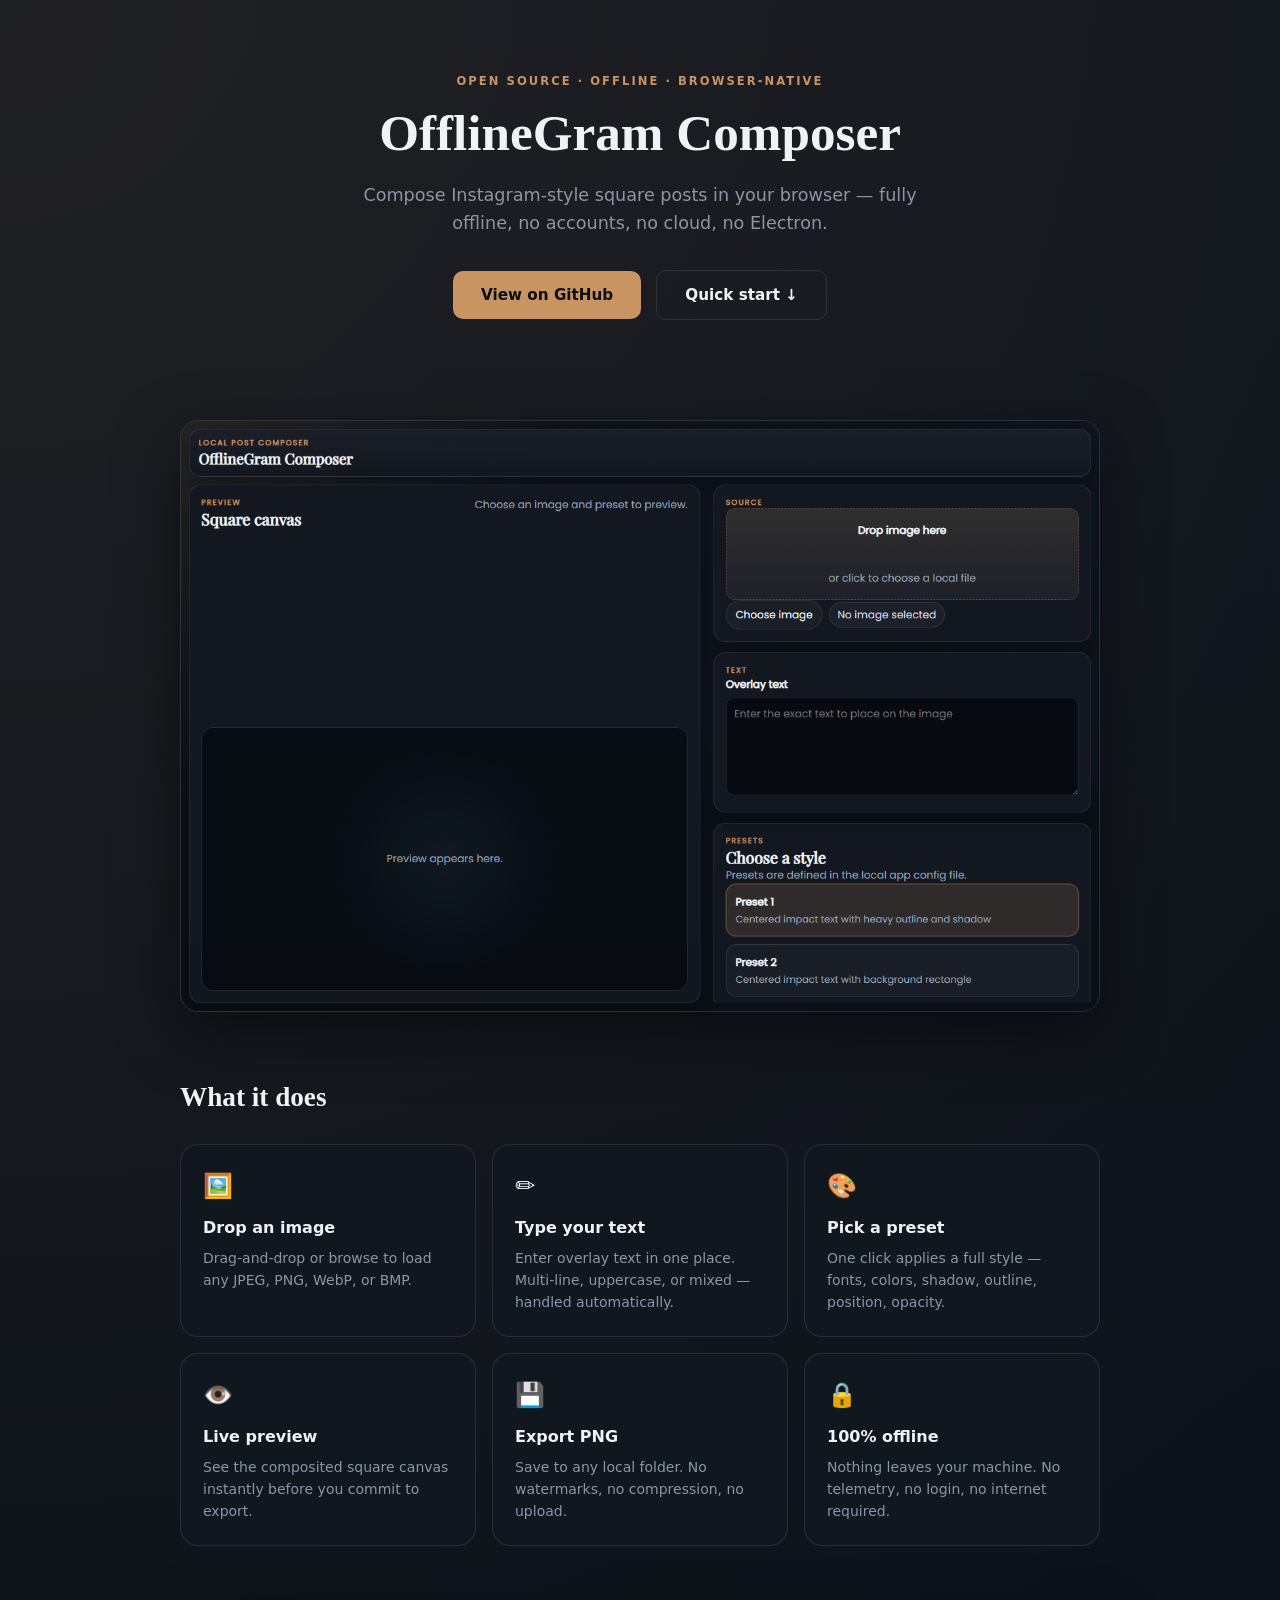
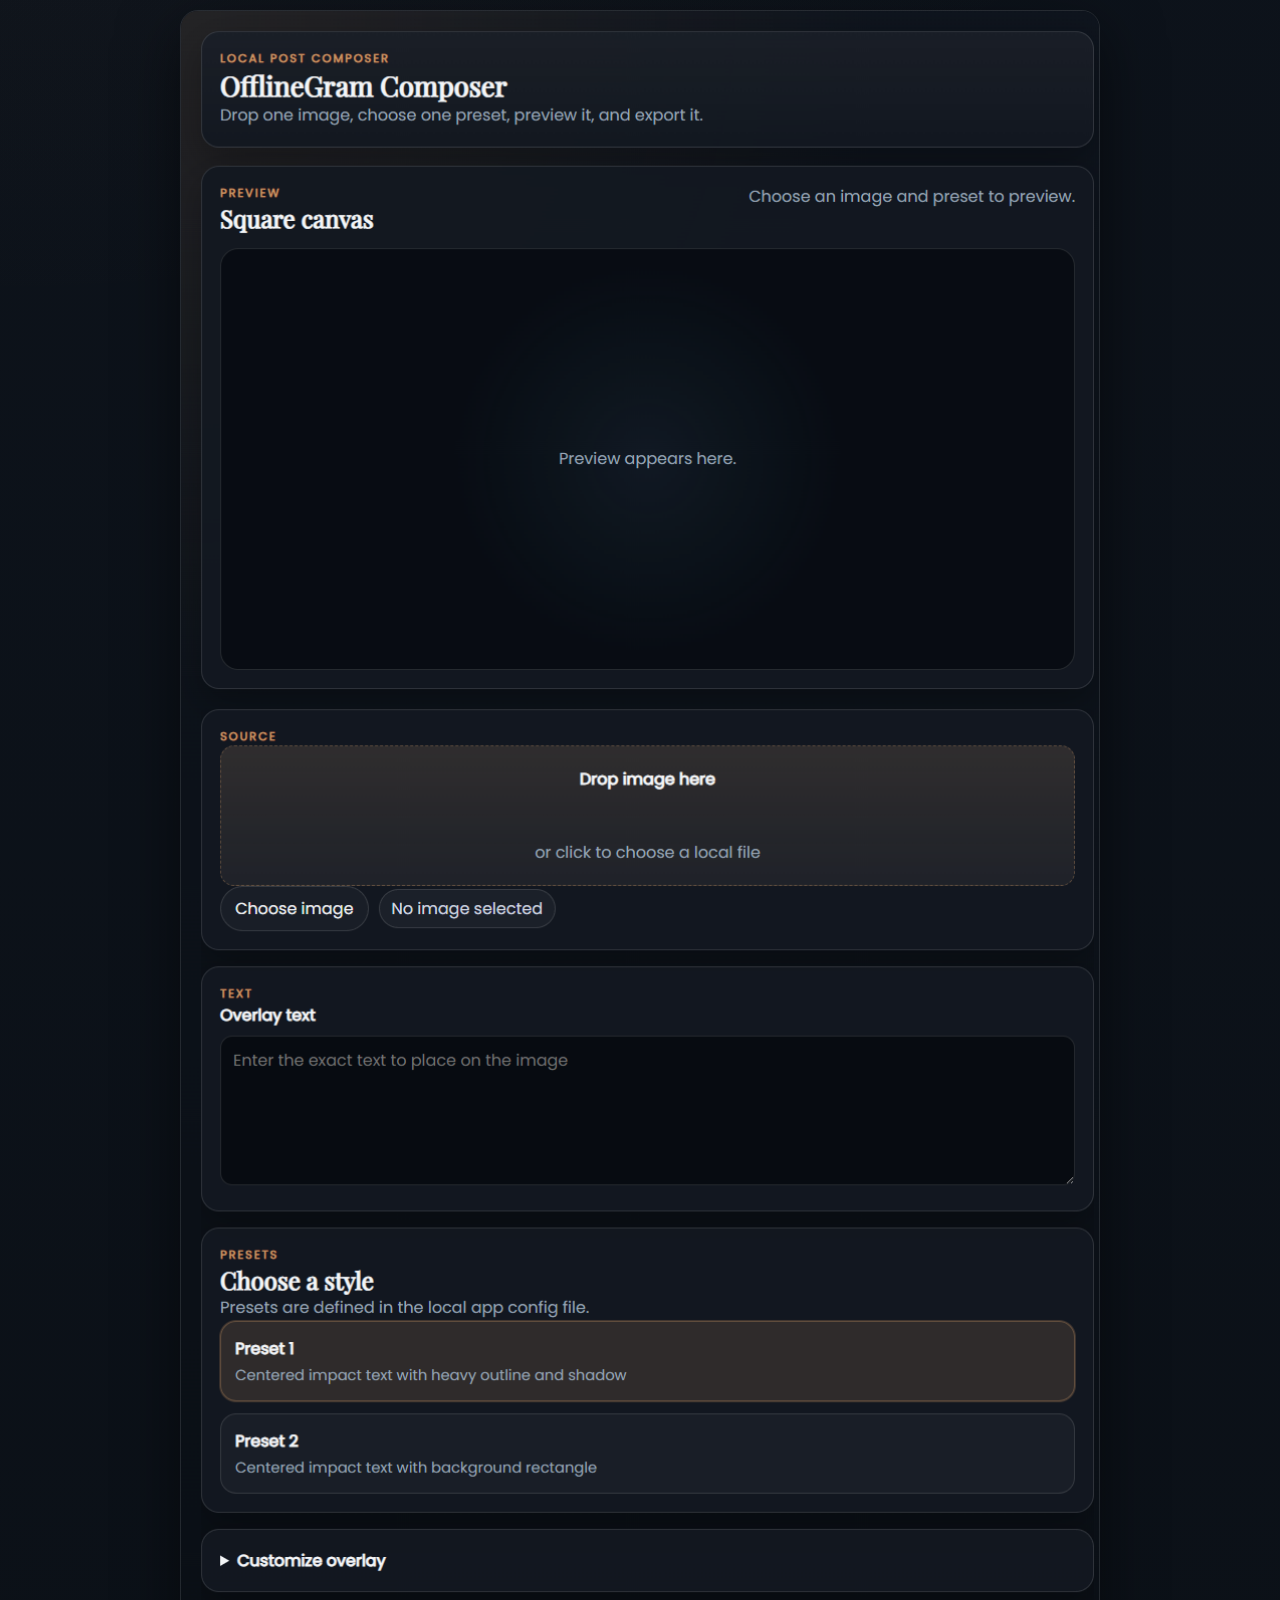
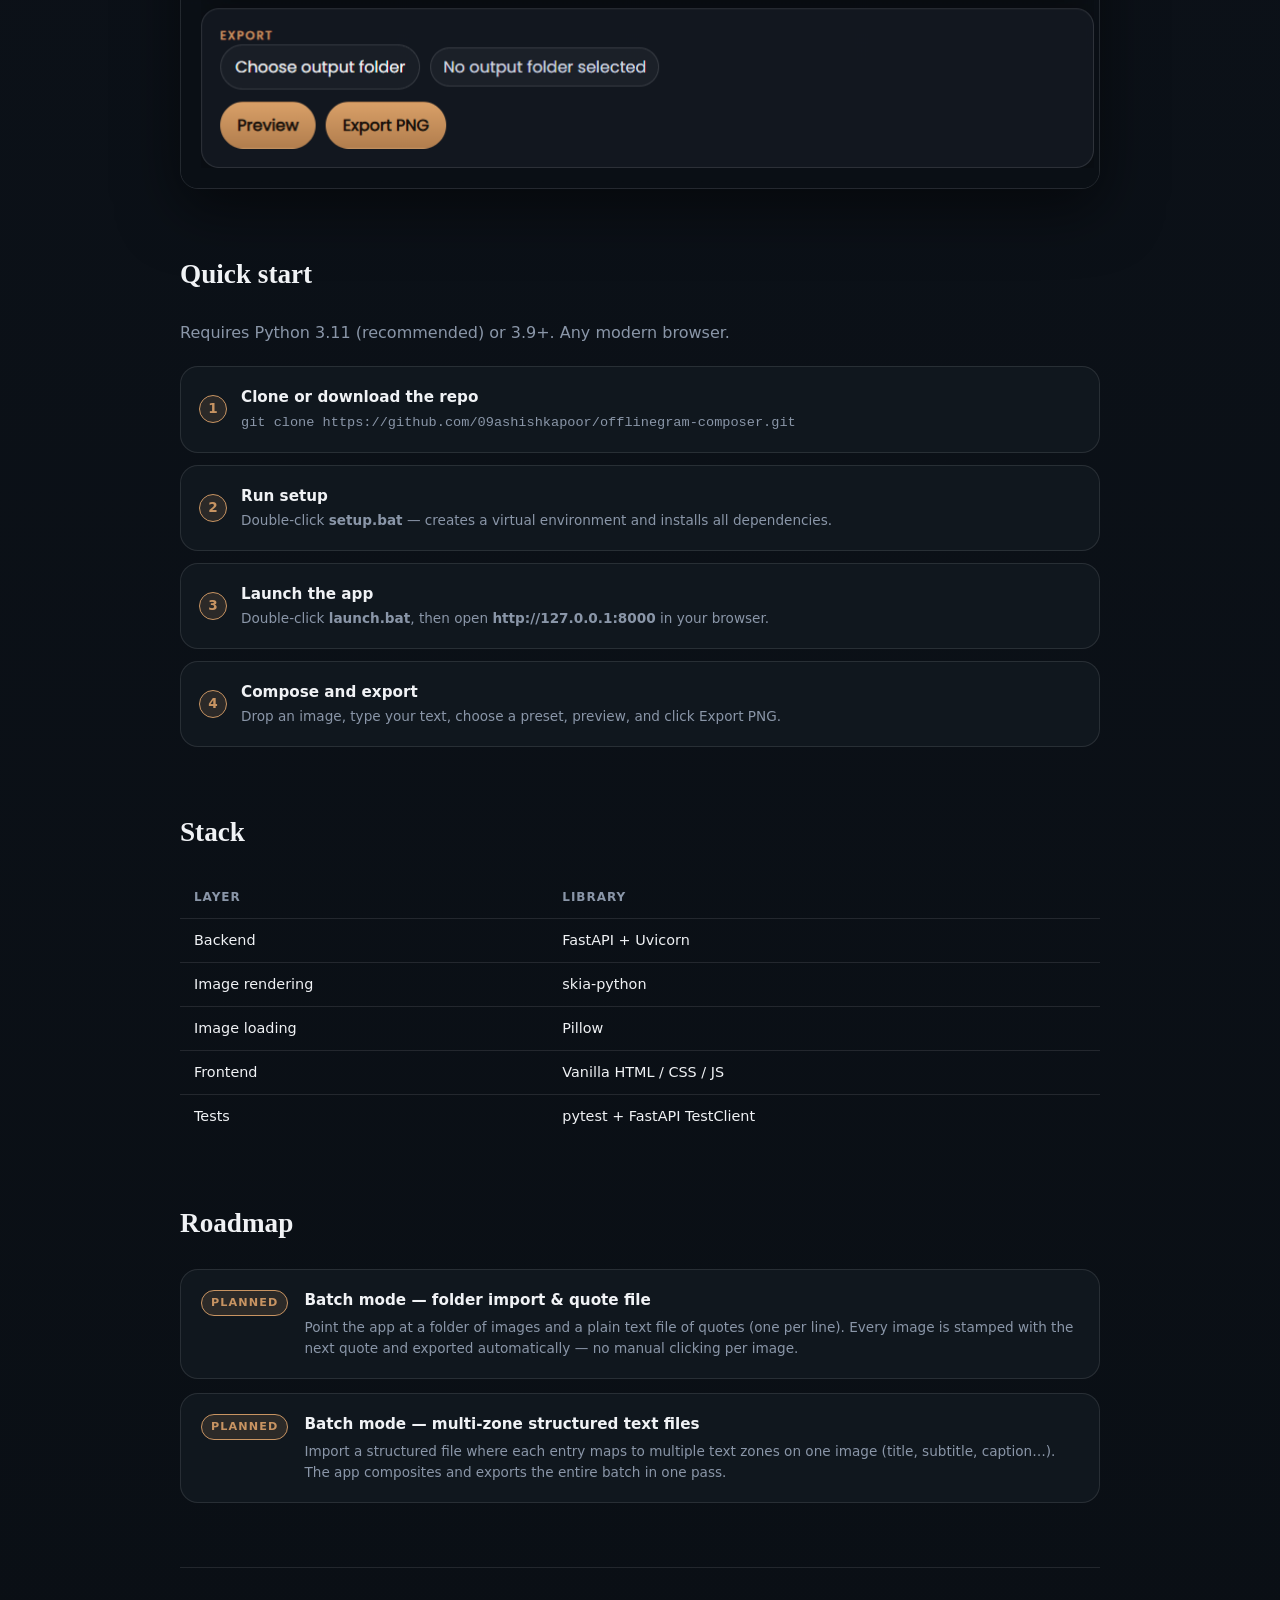
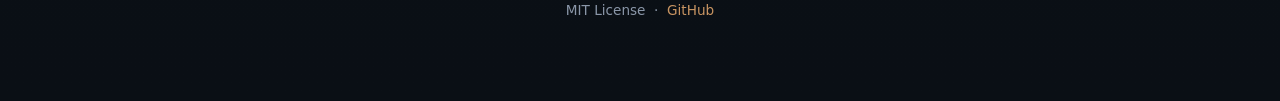
==== docs/index.html @ 48e8f7c9 "Update README and index.html with correct GitHub links and project site URL" ====
<!DOCTYPE html>
<html lang="en">
<head>
  <meta charset="UTF-8">
  <meta name="viewport" content="width=device-width, initial-scale=1.0">
  <title>OfflineGram Composer</title>
  <meta name="description" content="A locally-hosted web app for composing Instagram-style square posts. Runs in your browser, fully offline.">
  <meta property="og:title" content="OfflineGram Composer">
  <meta property="og:description" content="Compose Instagram-style square posts offline — in your browser.">
  <meta property="og:image" content="screenshots/ui-wide.png">
  <style>
    *, *::before, *::after { box-sizing: border-box; margin: 0; padding: 0; }

    :root {
      --bg:       #0b0f14;
      --card:     rgba(18, 24, 32, 0.93);
      --border:   rgba(255,255,255,0.10);
      --text:     #f0f2f5;
      --muted:    #8a96a8;
      --accent:   #c89462;
      --accent2:  rgba(200,148,98,0.15);
      --radius:   18px;
    }

    body {
      background: radial-gradient(circle at top left, rgba(200,148,98,0.10), transparent 38%),
                  linear-gradient(180deg, #0e141d 0%, #0a0f15 100%);
      color: var(--text);
      font-family: "Segoe UI", system-ui, sans-serif;
      min-height: 100vh;
      line-height: 1.6;
    }

    a { color: var(--accent); text-decoration: none; }
    a:hover { text-decoration: underline; }

    /* ── layout ── */
    .page { max-width: 960px; margin: 0 auto; padding: 0 20px 80px; }

    /* ── hero ── */
    .hero {
      padding: 72px 0 52px;
      text-align: center;
    }
    .hero .eyebrow {
      font-size: 0.72rem;
      letter-spacing: 0.18em;
      text-transform: uppercase;
      font-weight: 700;
      color: var(--accent);
      margin-bottom: 14px;
    }
    .hero h1 {
      font-family: Georgia, "Times New Roman", serif;
      font-size: clamp(2rem, 5vw, 3.2rem);
      font-weight: 700;
      line-height: 1.15;
      margin-bottom: 18px;
    }
    .hero p {
      font-size: 1.1rem;
      color: var(--muted);
      max-width: 560px;
      margin: 0 auto 32px;
    }
    .btn {
      display: inline-block;
      padding: 12px 28px;
      border-radius: 10px;
      font-weight: 600;
      font-size: 0.95rem;
      transition: opacity .15s;
    }
    .btn:hover { opacity: .82; text-decoration: none; }
    .btn-primary { background: var(--accent); color: #0b0f14; }
    .btn-ghost {
      border: 1px solid var(--border);
      color: var(--text);
      margin-left: 10px;
    }

    /* ── screenshot ── */
    .screenshot-wrap {
      border-radius: var(--radius);
      overflow: hidden;
      border: 1px solid var(--border);
      box-shadow: 0 20px 60px rgba(0,0,0,0.5);
      margin: 48px 0;
    }
    .screenshot-wrap img { display: block; width: 100%; height: auto; }

    /* ── section ── */
    section { margin: 64px 0; }
    section h2 {
      font-family: Georgia, "Times New Roman", serif;
      font-size: 1.7rem;
      margin-bottom: 24px;
    }

    /* ── features grid ── */
    .feature-grid {
      display: grid;
      grid-template-columns: repeat(auto-fit, minmax(220px, 1fr));
      gap: 16px;
    }
    .feature-card {
      background: var(--card);
      border: 1px solid var(--border);
      border-radius: var(--radius);
      padding: 22px;
    }
    .feature-card .icon { font-size: 1.5rem; margin-bottom: 10px; }
    .feature-card h3 { font-size: 1rem; margin-bottom: 6px; }
    .feature-card p { font-size: 0.875rem; color: var(--muted); }

    /* ── steps ── */
    .steps { counter-reset: step; display: grid; gap: 12px; }
    .step {
      background: var(--card);
      border: 1px solid var(--border);
      border-radius: var(--radius);
      padding: 18px 20px 18px 60px;
      position: relative;
      counter-increment: step;
    }
    .step::before {
      content: counter(step);
      position: absolute;
      left: 18px;
      top: 50%;
      transform: translateY(-50%);
      width: 28px; height: 28px;
      border-radius: 50%;
      background: var(--accent2);
      border: 1px solid var(--accent);
      color: var(--accent);
      font-weight: 700;
      font-size: 0.85rem;
      display: flex; align-items: center; justify-content: center;
    }
    .step h3 { font-size: 0.95rem; margin-bottom: 2px; }
    .step p  { font-size: 0.85rem; color: var(--muted); }

    /* ── stack table ── */
    table { width: 100%; border-collapse: collapse; }
    th, td {
      padding: 10px 14px;
      text-align: left;
      border-bottom: 1px solid var(--border);
      font-size: 0.9rem;
    }
    th { color: var(--muted); font-weight: 600; font-size: 0.75rem; text-transform: uppercase; letter-spacing: .08em; }
    tr:last-child td { border-bottom: none; }

    /* ── roadmap ── */
    .roadmap-list { display: grid; gap: 14px; }
    .roadmap-item {
      background: var(--card);
      border: 1px solid var(--border);
      border-radius: var(--radius);
      padding: 18px 20px;
      display: flex;
      gap: 16px;
      align-items: flex-start;
    }
    .roadmap-badge {
      flex-shrink: 0;
      background: var(--accent2);
      border: 1px solid var(--accent);
      color: var(--accent);
      font-size: 0.7rem;
      font-weight: 700;
      text-transform: uppercase;
      letter-spacing: .1em;
      padding: 3px 9px;
      border-radius: 20px;
      margin-top: 2px;
    }
    .roadmap-item h3 { font-size: 0.95rem; margin-bottom: 4px; }
    .roadmap-item p  { font-size: 0.85rem; color: var(--muted); }

    /* ── footer ── */
    footer {
      border-top: 1px solid var(--border);
      padding-top: 32px;
      text-align: center;
      font-size: 0.85rem;
      color: var(--muted);
    }
  </style>
</head>
<body>
  <div class="page">

    <!-- Hero -->
    <header class="hero">
      <p class="eyebrow">Open Source · Offline · Browser-native</p>
      <h1>OfflineGram Composer</h1>
      <p>Compose Instagram-style square posts in your browser — fully offline, no accounts, no cloud, no Electron.</p>
      <a class="btn btn-primary" href="https://github.com/09ashishkapoor/offlinegram-composer">View on GitHub</a>
      <a class="btn btn-ghost" href="https://github.com/09ashishkapoor/offlinegram-composer#quick-start">Quick start ↓</a>
    </header>

    <!-- Hero screenshot -->
    <div class="screenshot-wrap">
      <img src="screenshots/ui-wide.png" alt="OfflineGram Composer interface — wide layout">
    </div>

    <!-- Features -->
    <section>
      <h2>What it does</h2>
      <div class="feature-grid">
        <div class="feature-card">
          <div class="icon">🖼️</div>
          <h3>Drop an image</h3>
          <p>Drag-and-drop or browse to load any JPEG, PNG, WebP, or BMP.</p>
        </div>
        <div class="feature-card">
          <div class="icon">✏️</div>
          <h3>Type your text</h3>
          <p>Enter overlay text in one place. Multi-line, uppercase, or mixed — handled automatically.</p>
        </div>
        <div class="feature-card">
          <div class="icon">🎨</div>
          <h3>Pick a preset</h3>
          <p>One click applies a full style — fonts, colors, shadow, outline, position, opacity.</p>
        </div>
        <div class="feature-card">
          <div class="icon">👁️</div>
          <h3>Live preview</h3>
          <p>See the composited square canvas instantly before you commit to export.</p>
        </div>
        <div class="feature-card">
          <div class="icon">💾</div>
          <h3>Export PNG</h3>
          <p>Save to any local folder. No watermarks, no compression, no upload.</p>
        </div>
        <div class="feature-card">
          <div class="icon">🔒</div>
          <h3>100% offline</h3>
          <p>Nothing leaves your machine. No telemetry, no login, no internet required.</p>
        </div>
      </div>
    </section>

    <!-- Screenshot 2 -->
    <div class="screenshot-wrap">
      <img src="screenshots/ui-main.png" alt="OfflineGram Composer — full interface view">
    </div>

    <!-- Quick start -->
    <section id="quick-start">
      <h2>Quick start</h2>
      <p style="color:var(--muted);margin-bottom:20px;">Requires Python 3.11 (recommended) or 3.9+. Any modern browser.</p>
      <div class="steps">
        <div class="step">
          <h3>Clone or download the repo</h3>
          <p><code>git clone https://github.com/09ashishkapoor/offlinegram-composer.git</code></p>
        </div>
        <div class="step">
          <h3>Run setup</h3>
          <p>Double-click <strong>setup.bat</strong> — creates a virtual environment and installs all dependencies.</p>
        </div>
        <div class="step">
          <h3>Launch the app</h3>
          <p>Double-click <strong>launch.bat</strong>, then open <strong>http://127.0.0.1:8000</strong> in your browser.</p>
        </div>
        <div class="step">
          <h3>Compose and export</h3>
          <p>Drop an image, type your text, choose a preset, preview, and click Export PNG.</p>
        </div>
      </div>
    </section>

    <!-- Stack -->
    <section>
      <h2>Stack</h2>
      <table>
        <thead><tr><th>Layer</th><th>Library</th></tr></thead>
        <tbody>
          <tr><td>Backend</td><td>FastAPI + Uvicorn</td></tr>
          <tr><td>Image rendering</td><td>skia-python</td></tr>
          <tr><td>Image loading</td><td>Pillow</td></tr>
          <tr><td>Frontend</td><td>Vanilla HTML / CSS / JS</td></tr>
          <tr><td>Tests</td><td>pytest + FastAPI TestClient</td></tr>
        </tbody>
      </table>
    </section>

    <!-- Roadmap -->
    <section>
      <h2>Roadmap</h2>
      <div class="roadmap-list">
        <div class="roadmap-item">
          <span class="roadmap-badge">Planned</span>
          <div>
            <h3>Batch mode — folder import &amp; quote file</h3>
            <p>Point the app at a folder of images and a plain text file of quotes (one per line). Every image is stamped with the next quote and exported automatically — no manual clicking per image.</p>
          </div>
        </div>
        <div class="roadmap-item">
          <span class="roadmap-badge">Planned</span>
          <div>
            <h3>Batch mode — multi-zone structured text files</h3>
            <p>Import a structured file where each entry maps to multiple text zones on one image (title, subtitle, caption…). The app composites and exports the entire batch in one pass.</p>
          </div>
        </div>
      </div>
    </section>

    <!-- Footer -->
    <footer>
      <p>MIT License &nbsp;·&nbsp; <a href="https://github.com/09ashishkapoor/offlinegram-composer">GitHub</a></p>
    </footer>

  </div>
</body>
</html>
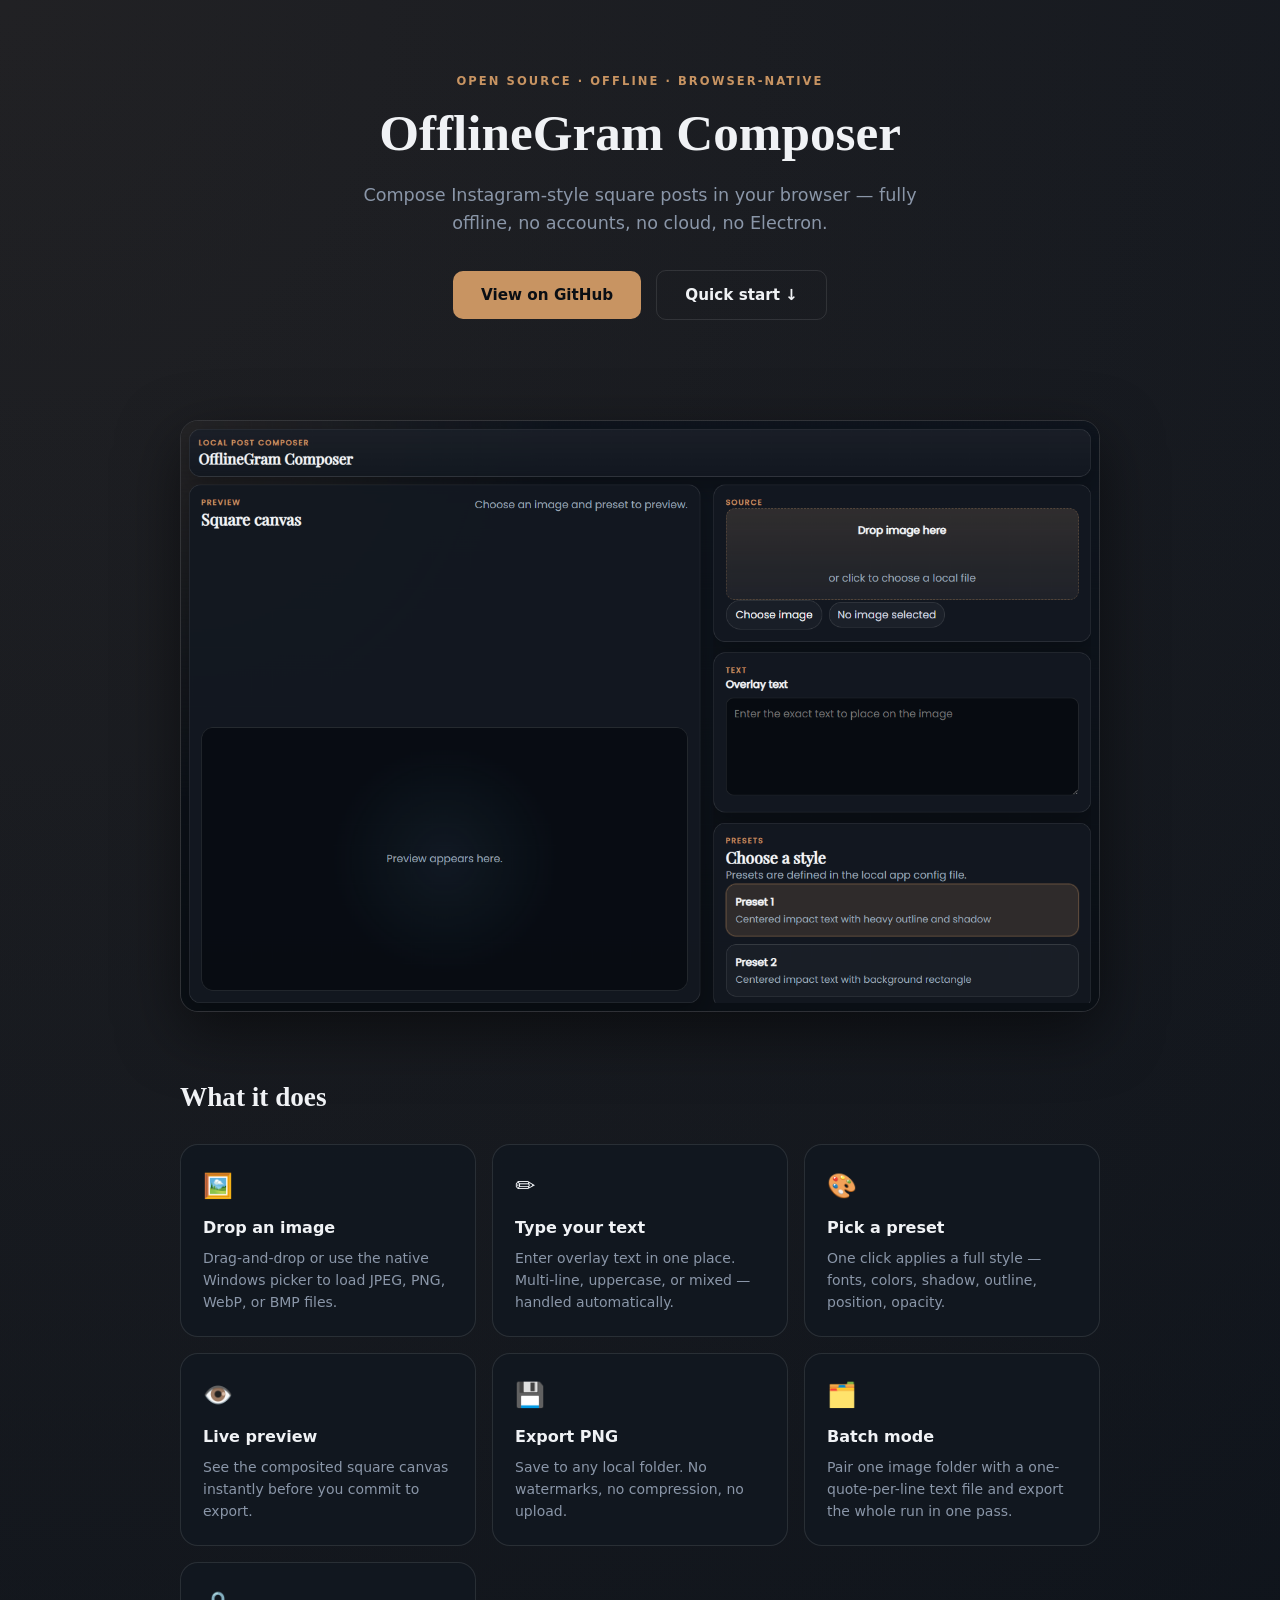
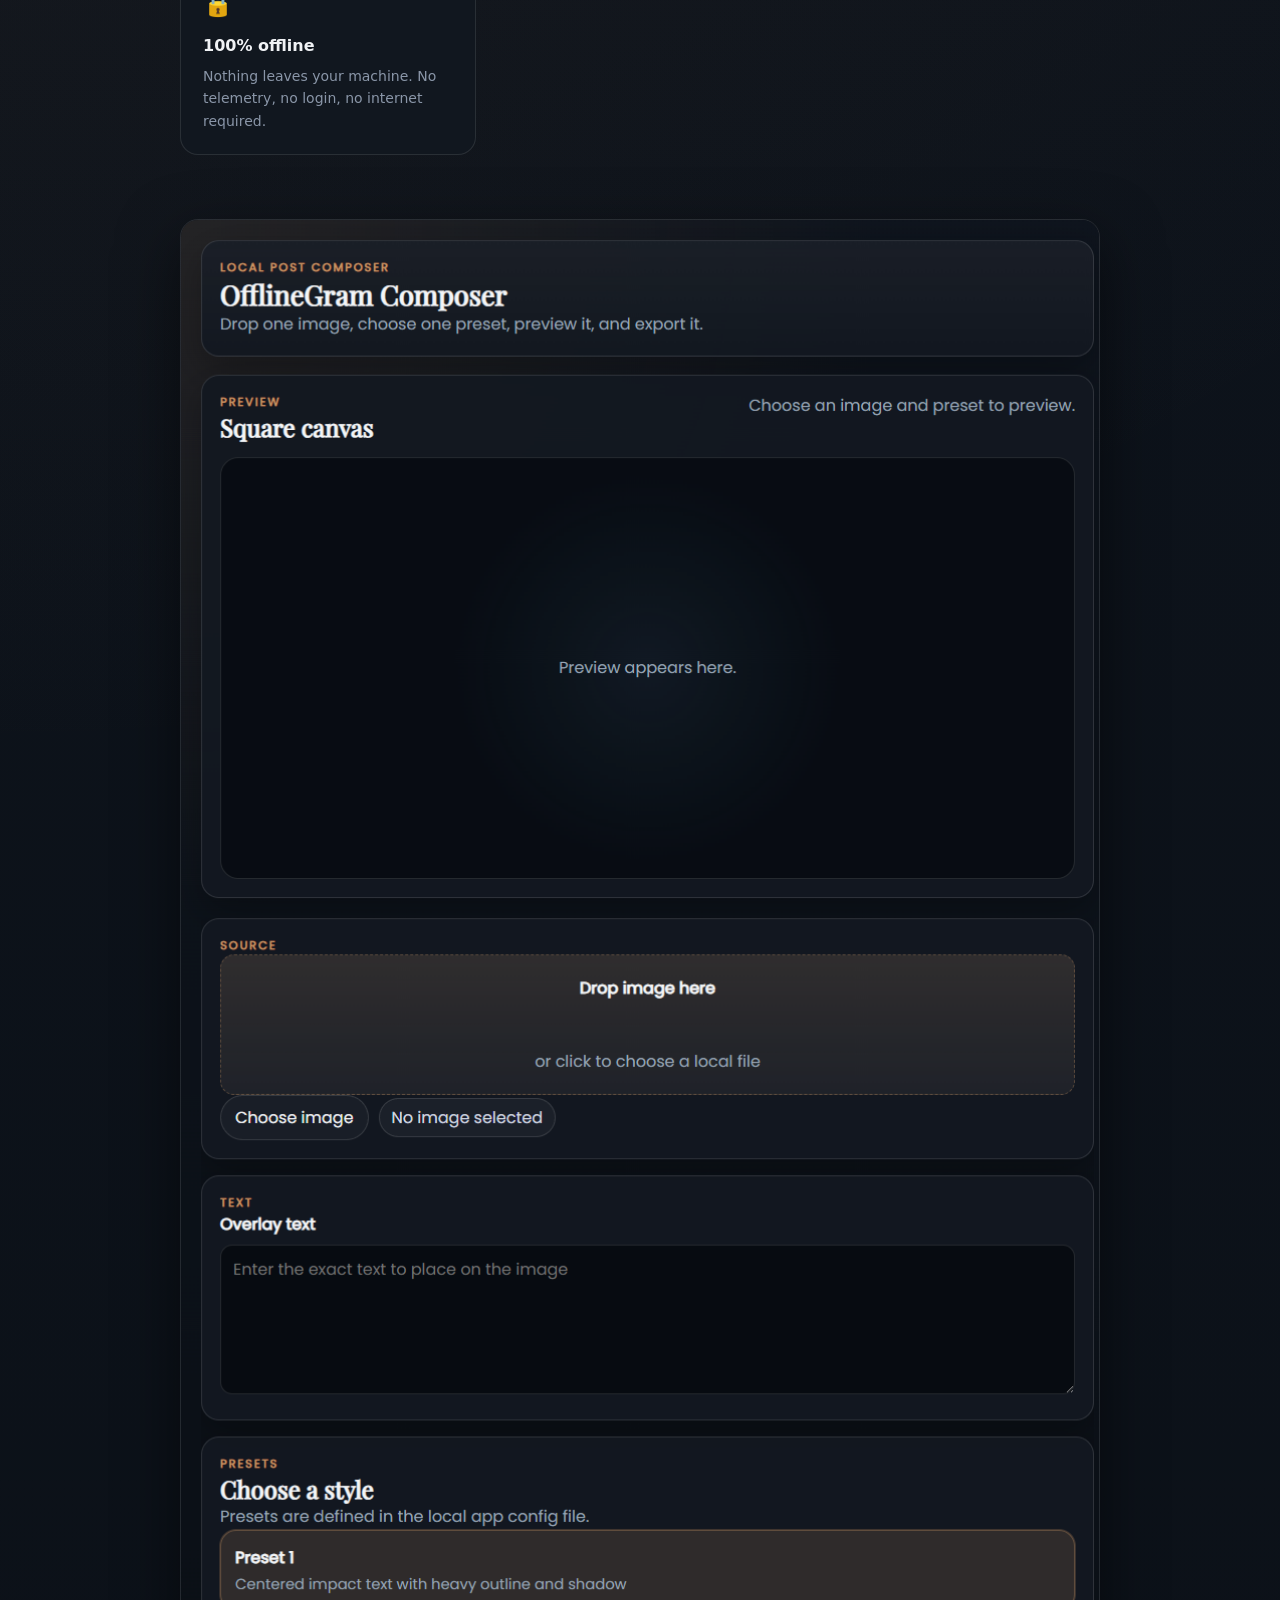
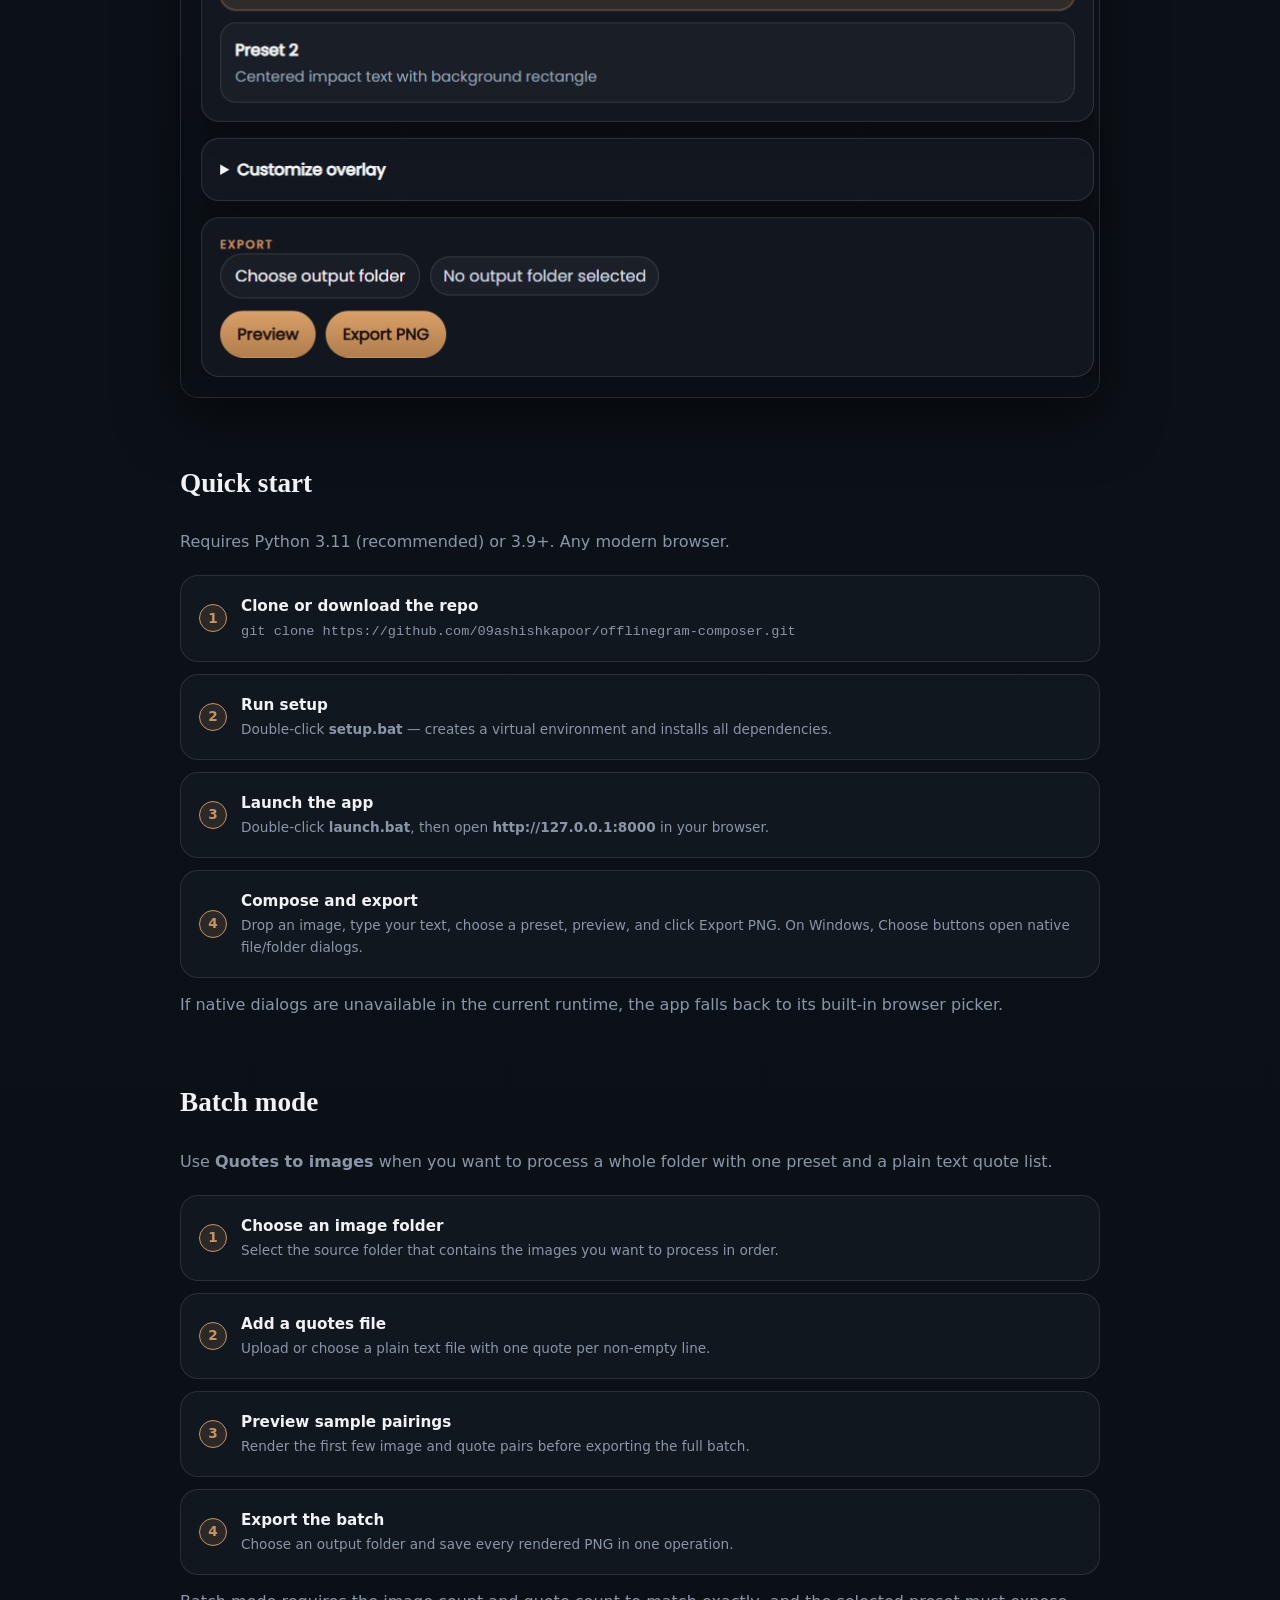
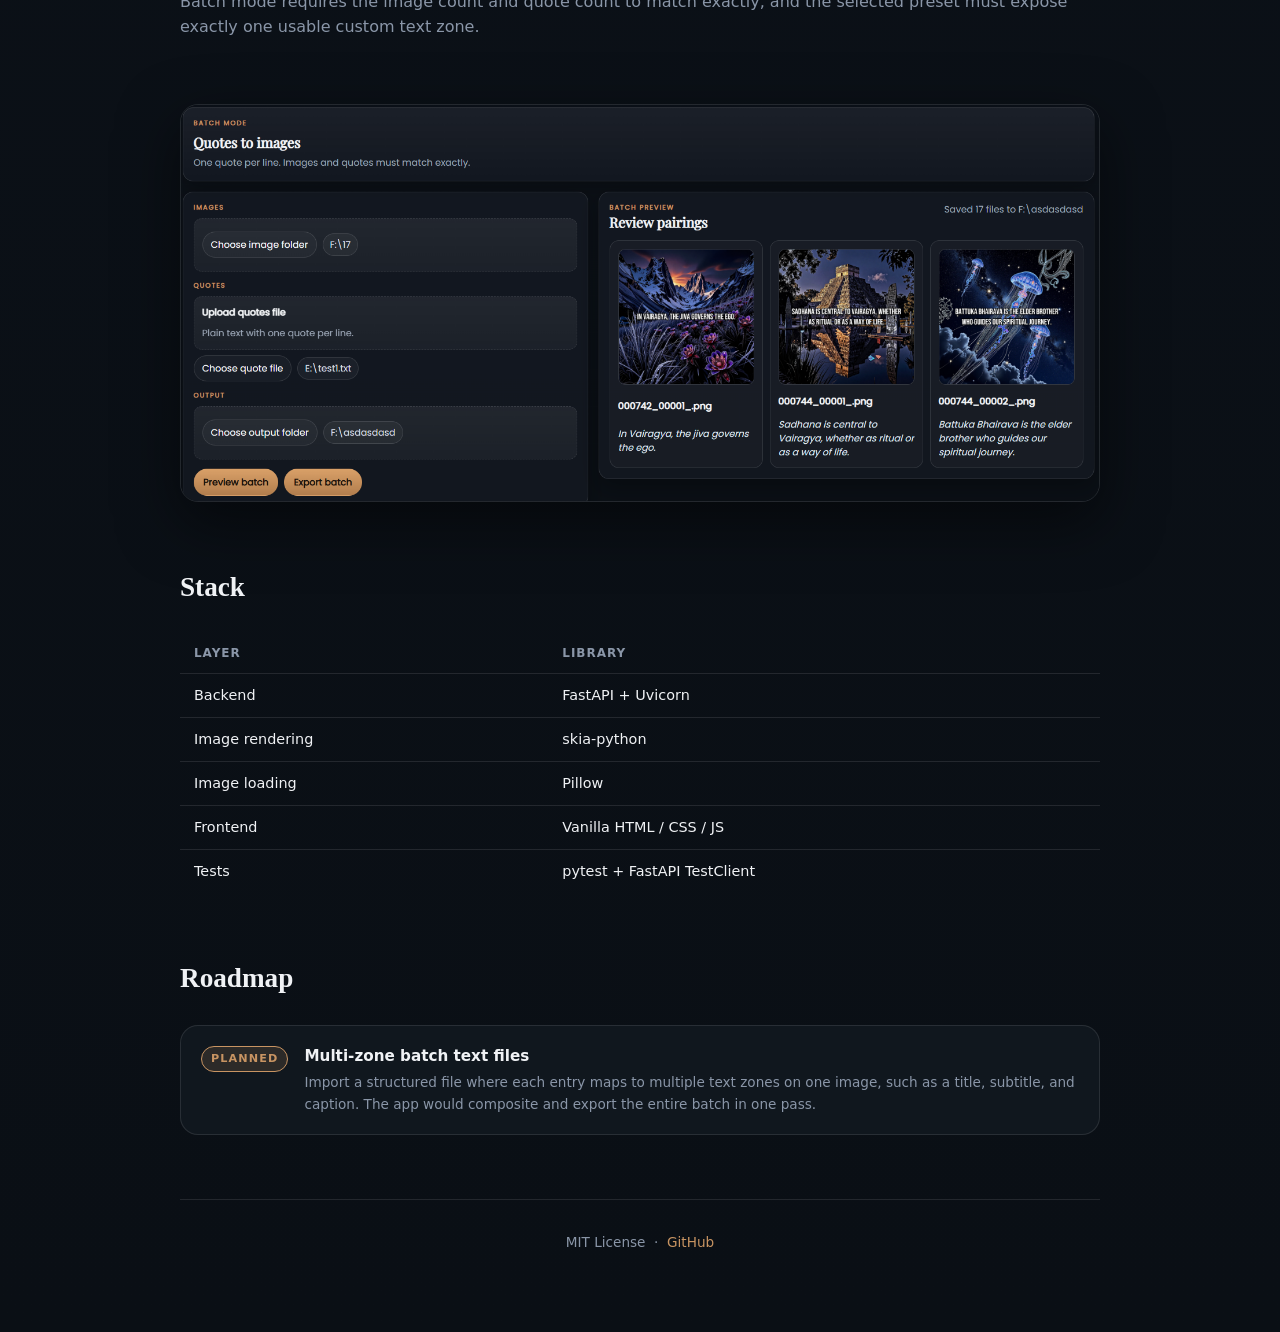
==== commit dc487650: "Refactor code structure for improved readability and maintainability" ====
--- a/docs/index.html
+++ b/docs/index.html
@@ -213,7 +213,7 @@
         <div class="feature-card">
           <div class="icon">🖼️</div>
           <h3>Drop an image</h3>
-          <p>Drag-and-drop or browse to load any JPEG, PNG, WebP, or BMP.</p>
+          <p>Drag-and-drop or use the native Windows picker to load JPEG, PNG, WebP, or BMP files.</p>
         </div>
         <div class="feature-card">
           <div class="icon">✏️</div>
@@ -234,6 +234,11 @@
           <div class="icon">💾</div>
           <h3>Export PNG</h3>
           <p>Save to any local folder. No watermarks, no compression, no upload.</p>
+        </div>
+        <div class="feature-card">
+          <div class="icon">🗂️</div>
+          <h3>Batch mode</h3>
+          <p>Pair one image folder with a one-quote-per-line text file and export the whole run in one pass.</p>
         </div>
         <div class="feature-card">
           <div class="icon">🔒</div>
@@ -267,10 +272,41 @@
         </div>
         <div class="step">
           <h3>Compose and export</h3>
-          <p>Drop an image, type your text, choose a preset, preview, and click Export PNG.</p>
+          <p>Drop an image, type your text, choose a preset, preview, and click Export PNG. On Windows, Choose buttons open native file/folder dialogs.</p>
         </div>
       </div>
-    </section>
+      <p style="color:var(--muted);margin-top:14px;">If native dialogs are unavailable in the current runtime, the app falls back to its built-in browser picker.</p>
+    </section>
+
+    <!-- Batch mode -->
+    <section>
+      <h2>Batch mode</h2>
+      <p style="color:var(--muted);margin-bottom:20px;">Use <strong>Quotes to images</strong> when you want to process a whole folder with one preset and a plain text quote list.</p>
+      <div class="steps">
+        <div class="step">
+          <h3>Choose an image folder</h3>
+          <p>Select the source folder that contains the images you want to process in order.</p>
+        </div>
+        <div class="step">
+          <h3>Add a quotes file</h3>
+          <p>Upload or choose a plain text file with one quote per non-empty line.</p>
+        </div>
+        <div class="step">
+          <h3>Preview sample pairings</h3>
+          <p>Render the first few image and quote pairs before exporting the full batch.</p>
+        </div>
+        <div class="step">
+          <h3>Export the batch</h3>
+          <p>Choose an output folder and save every rendered PNG in one operation.</p>
+        </div>
+      </div>
+      <p style="color:var(--muted);margin-top:14px;">Batch mode requires the image count and quote count to match exactly, and the selected preset must expose exactly one usable custom text zone.</p>
+    </section>
+
+    <!-- Batch screenshot -->
+    <div class="screenshot-wrap">
+      <img src="screenshots/ui-batch.png" alt="OfflineGram Composer batch mode for quotes to images">
+    </div>
 
     <!-- Stack -->
     <section>
@@ -294,15 +330,8 @@
         <div class="roadmap-item">
           <span class="roadmap-badge">Planned</span>
           <div>
-            <h3>Batch mode — folder import &amp; quote file</h3>
-            <p>Point the app at a folder of images and a plain text file of quotes (one per line). Every image is stamped with the next quote and exported automatically — no manual clicking per image.</p>
-          </div>
-        </div>
-        <div class="roadmap-item">
-          <span class="roadmap-badge">Planned</span>
-          <div>
-            <h3>Batch mode — multi-zone structured text files</h3>
-            <p>Import a structured file where each entry maps to multiple text zones on one image (title, subtitle, caption…). The app composites and exports the entire batch in one pass.</p>
+            <h3>Multi-zone batch text files</h3>
+            <p>Import a structured file where each entry maps to multiple text zones on one image, such as a title, subtitle, and caption. The app would composite and export the entire batch in one pass.</p>
           </div>
         </div>
       </div>
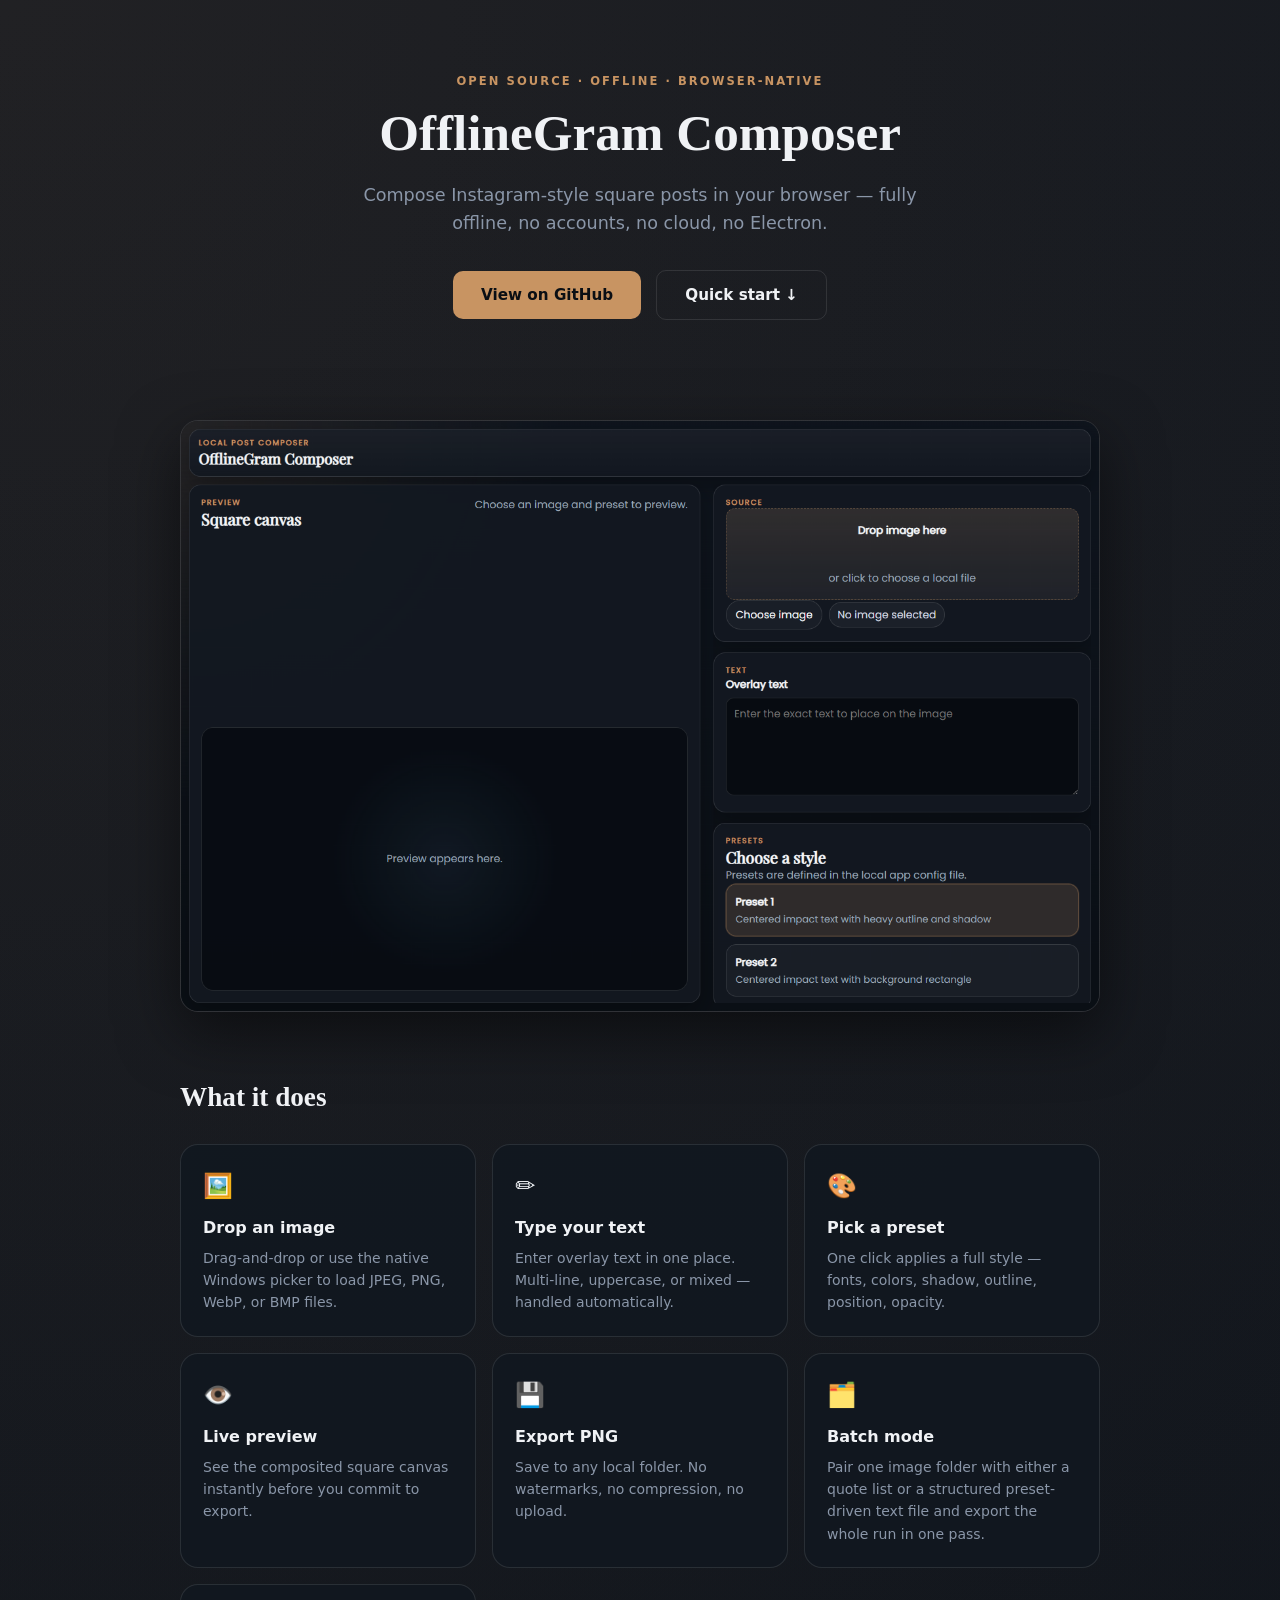
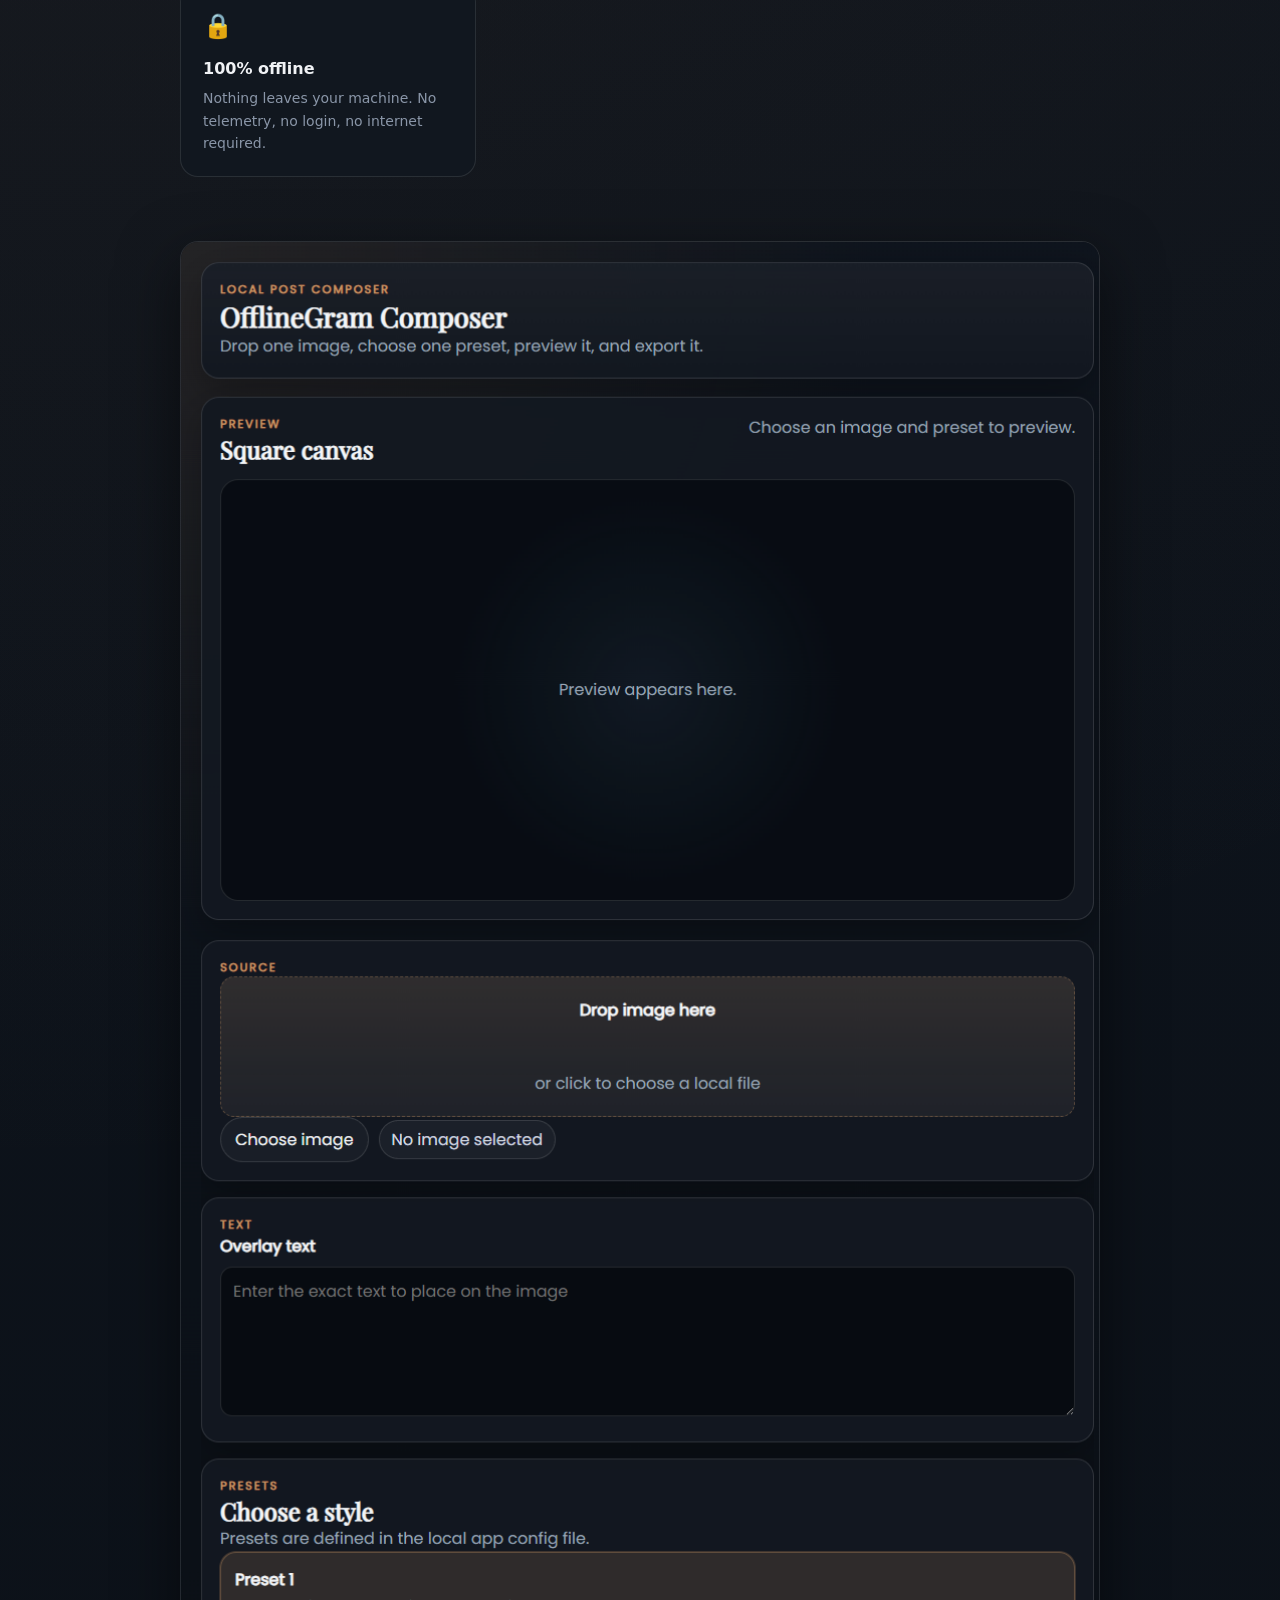
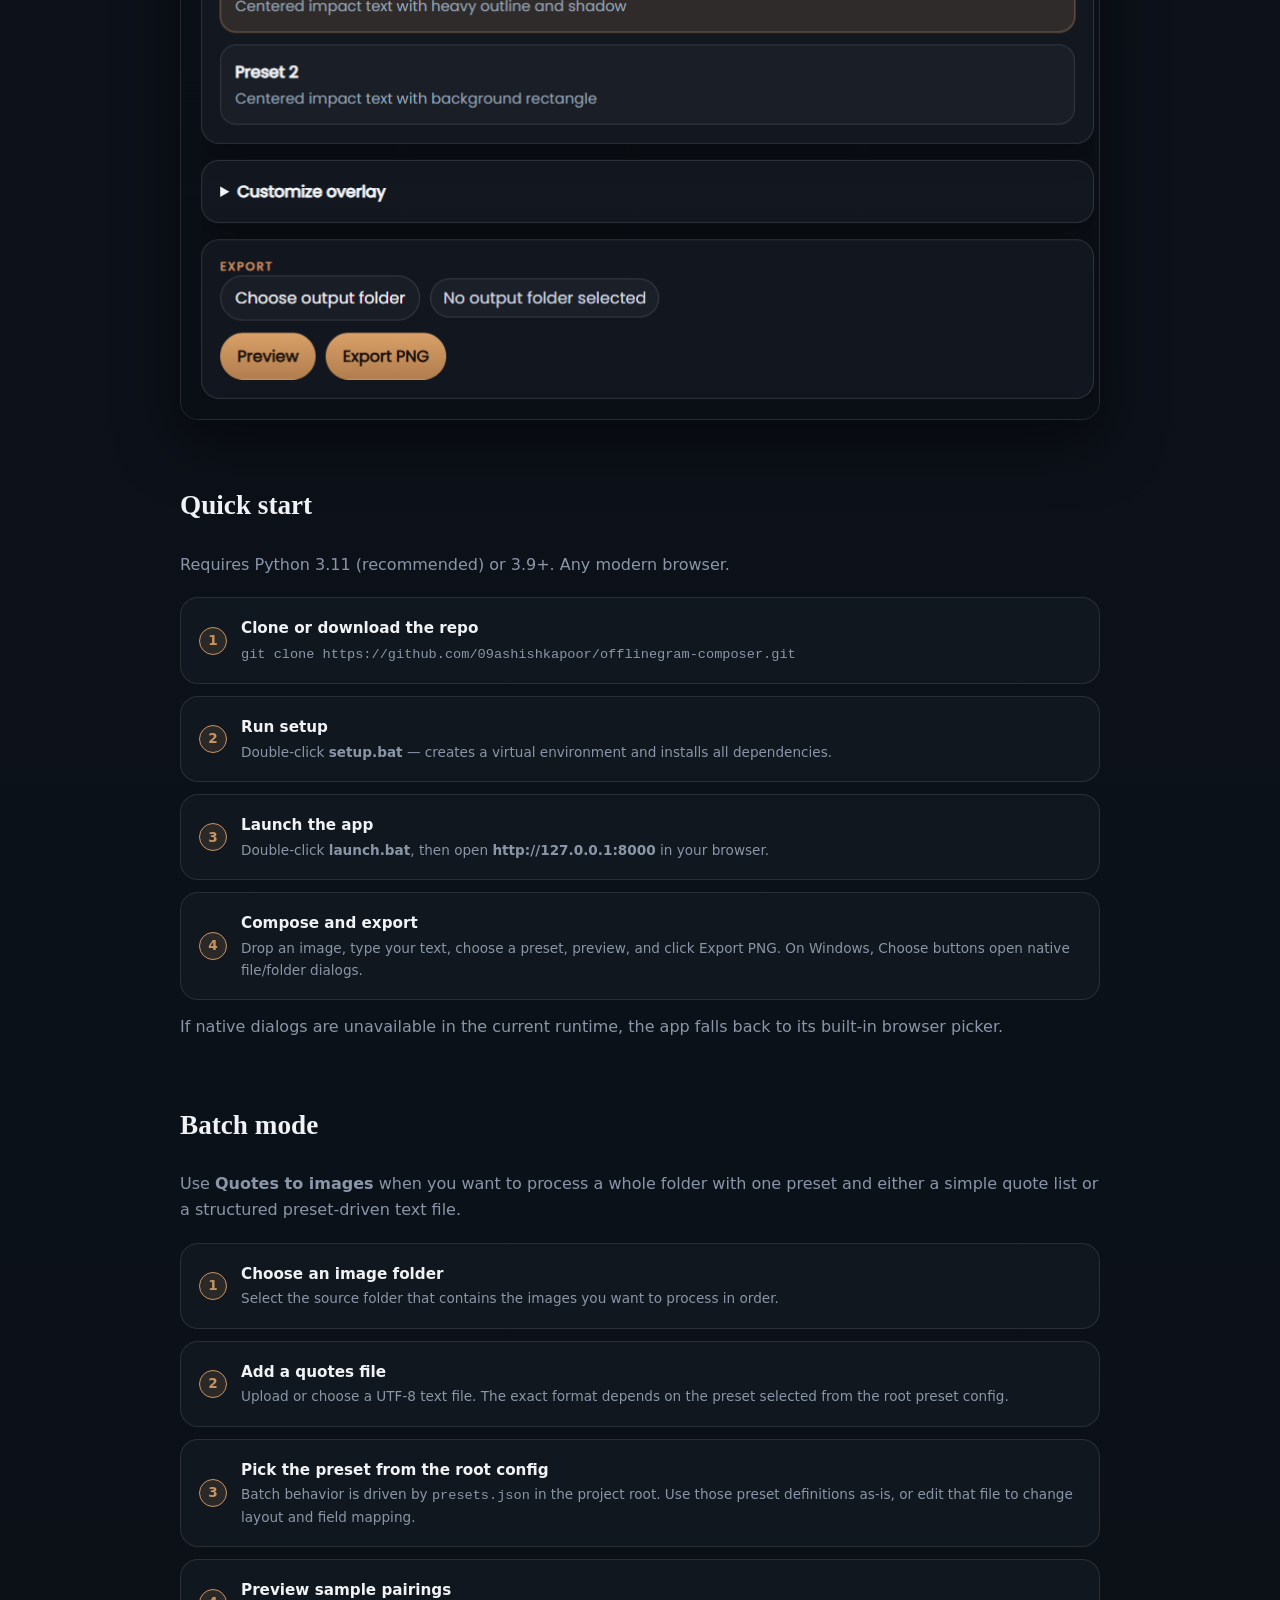
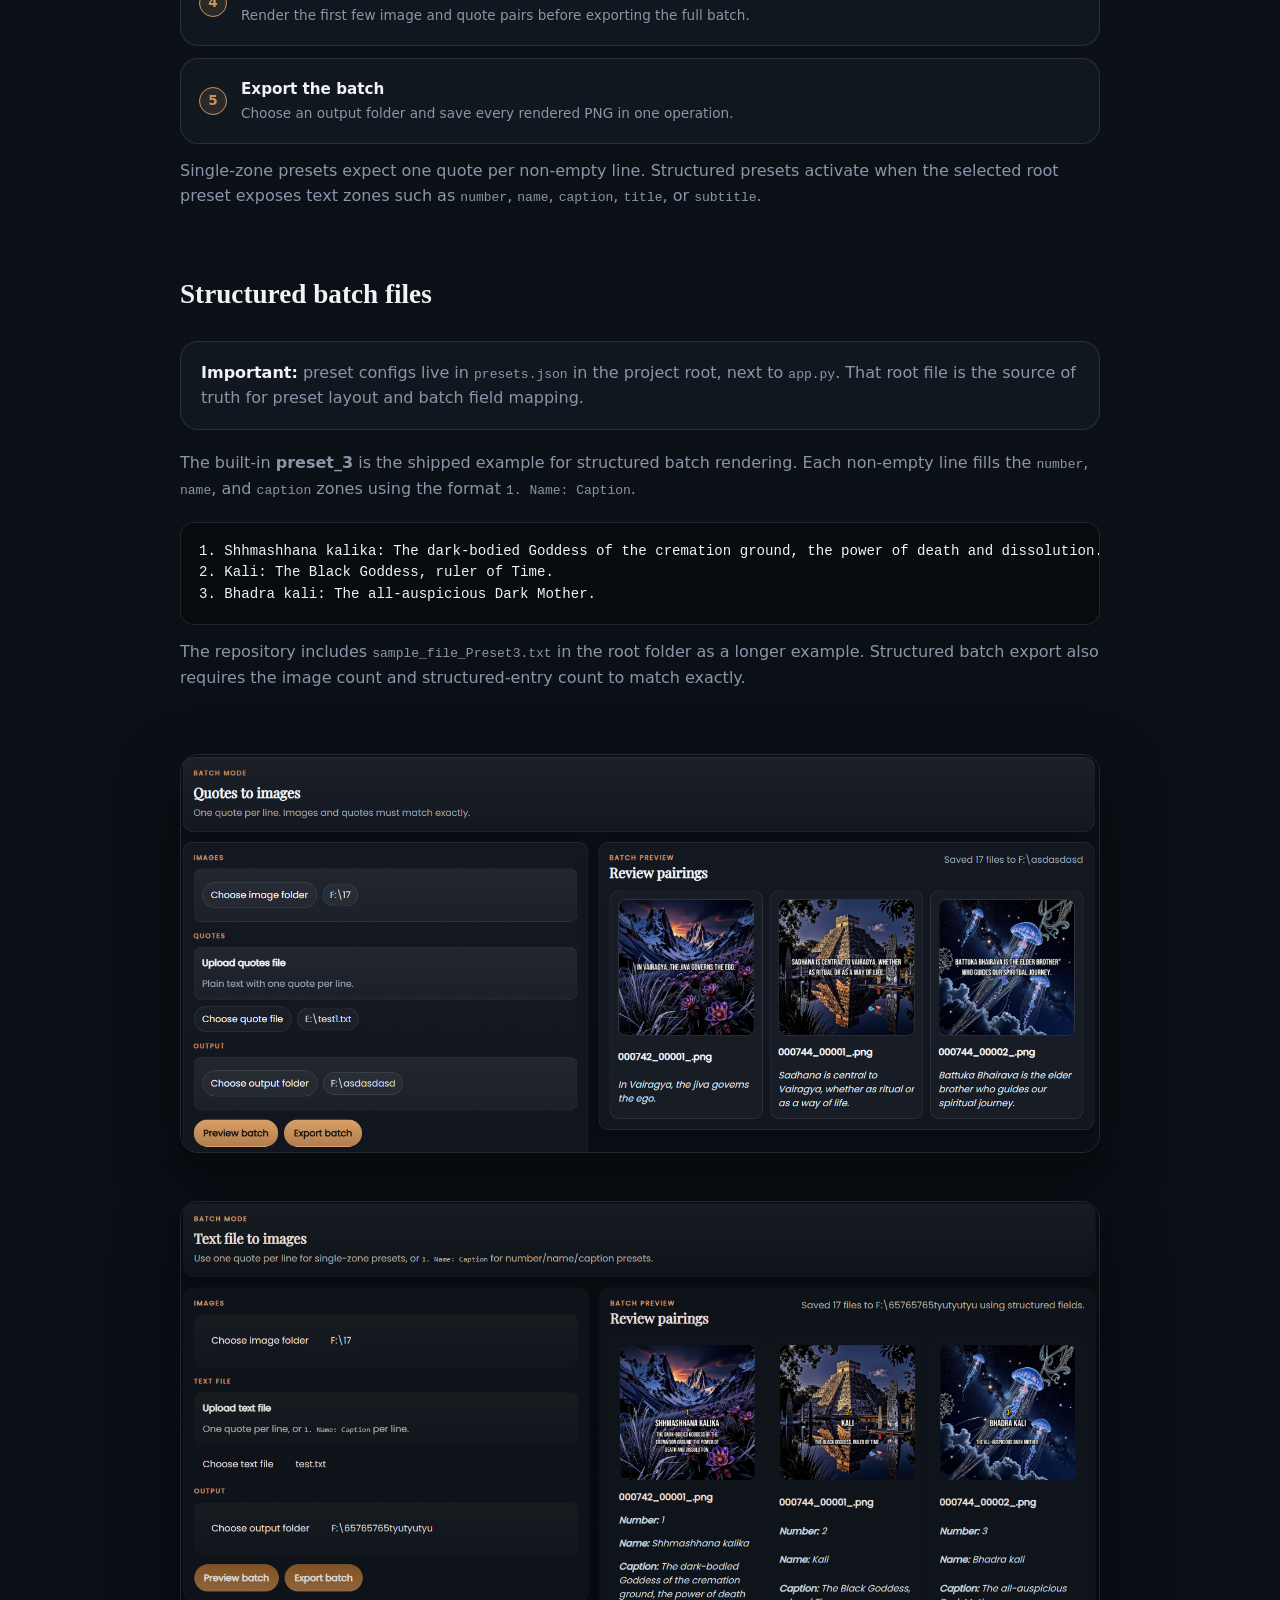
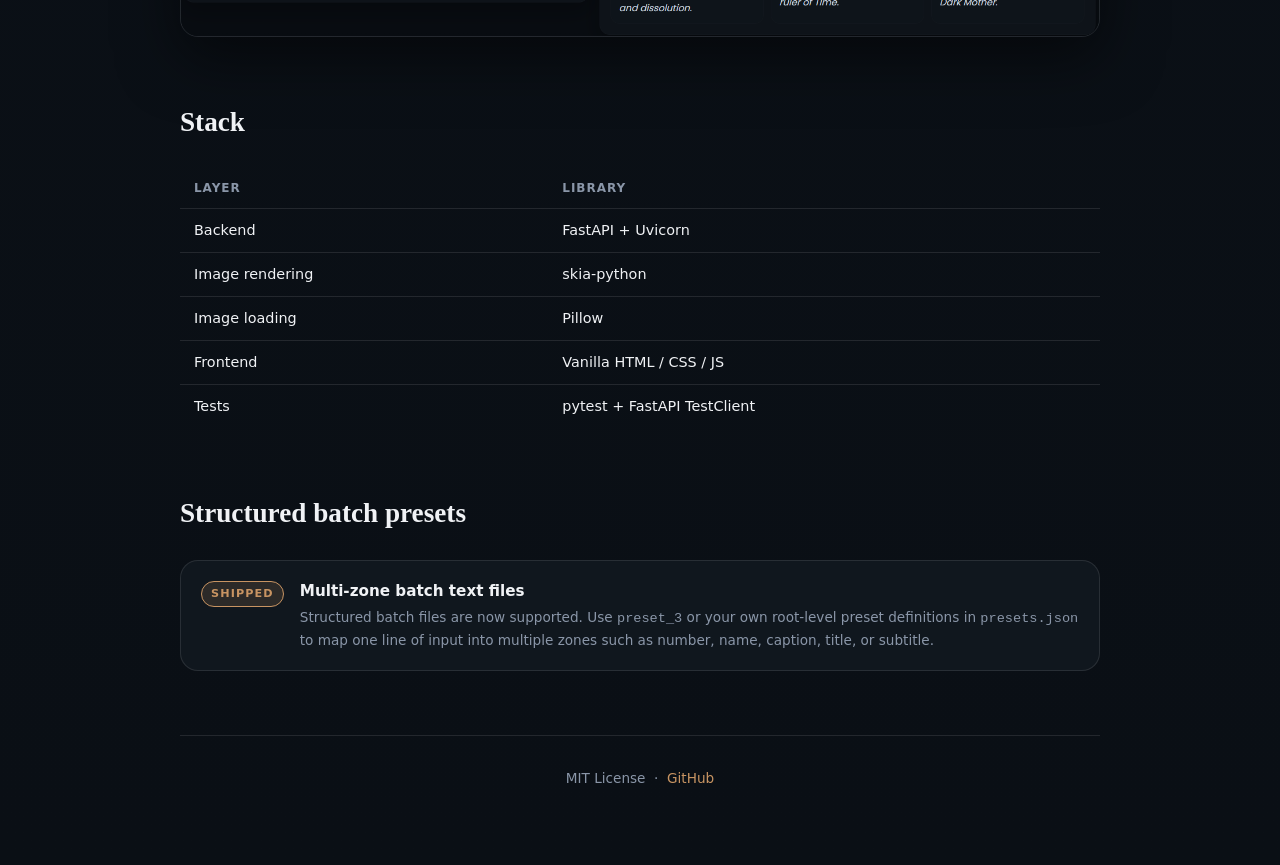
==== commit 96a7c391: "Add new file sample_file_Preset3.txt with descriptions of various forms of the Goddess Kali" ====
--- a/docs/index.html
+++ b/docs/index.html
@@ -179,6 +179,25 @@
     .roadmap-item h3 { font-size: 0.95rem; margin-bottom: 4px; }
     .roadmap-item p  { font-size: 0.85rem; color: var(--muted); }
 
+    .note {
+      background: var(--card);
+      border: 1px solid var(--border);
+      border-radius: var(--radius);
+      padding: 18px 20px;
+      color: var(--muted);
+    }
+
+    pre.sample {
+      background: rgba(0,0,0,0.28);
+      border: 1px solid var(--border);
+      border-radius: 14px;
+      padding: 18px;
+      overflow-x: auto;
+      font-size: 0.88rem;
+      line-height: 1.55;
+      color: var(--text);
+    }
+
     /* ── footer ── */
     footer {
       border-top: 1px solid var(--border);
@@ -238,7 +257,7 @@
         <div class="feature-card">
           <div class="icon">🗂️</div>
           <h3>Batch mode</h3>
-          <p>Pair one image folder with a one-quote-per-line text file and export the whole run in one pass.</p>
+          <p>Pair one image folder with either a quote list or a structured preset-driven text file and export the whole run in one pass.</p>
         </div>
         <div class="feature-card">
           <div class="icon">🔒</div>
@@ -281,7 +300,7 @@
     <!-- Batch mode -->
     <section>
       <h2>Batch mode</h2>
-      <p style="color:var(--muted);margin-bottom:20px;">Use <strong>Quotes to images</strong> when you want to process a whole folder with one preset and a plain text quote list.</p>
+      <p style="color:var(--muted);margin-bottom:20px;">Use <strong>Quotes to images</strong> when you want to process a whole folder with one preset and either a simple quote list or a structured preset-driven text file.</p>
       <div class="steps">
         <div class="step">
           <h3>Choose an image folder</h3>
@@ -289,7 +308,11 @@
         </div>
         <div class="step">
           <h3>Add a quotes file</h3>
-          <p>Upload or choose a plain text file with one quote per non-empty line.</p>
+          <p>Upload or choose a UTF-8 text file. The exact format depends on the preset selected from the root preset config.</p>
+        </div>
+        <div class="step">
+          <h3>Pick the preset from the root config</h3>
+          <p>Batch behavior is driven by <code>presets.json</code> in the project root. Use those preset definitions as-is, or edit that file to change layout and field mapping.</p>
         </div>
         <div class="step">
           <h3>Preview sample pairings</h3>
@@ -300,12 +323,28 @@
           <p>Choose an output folder and save every rendered PNG in one operation.</p>
         </div>
       </div>
-      <p style="color:var(--muted);margin-top:14px;">Batch mode requires the image count and quote count to match exactly, and the selected preset must expose exactly one usable custom text zone.</p>
+      <p style="color:var(--muted);margin-top:14px;">Single-zone presets expect one quote per non-empty line. Structured presets activate when the selected root preset exposes text zones such as <code>number</code>, <code>name</code>, <code>caption</code>, <code>title</code>, or <code>subtitle</code>.</p>
+    </section>
+
+    <section>
+      <h2>Structured batch files</h2>
+      <div class="note" style="margin-bottom:20px;">
+        <strong style="color:var(--text);">Important:</strong> preset configs live in <code>presets.json</code> in the project root, next to <code>app.py</code>. That root file is the source of truth for preset layout and batch field mapping.
+      </div>
+      <p style="color:var(--muted);margin-bottom:20px;">The built-in <strong>preset_3</strong> is the shipped example for structured batch rendering. Each non-empty line fills the <code>number</code>, <code>name</code>, and <code>caption</code> zones using the format <code>1. Name: Caption</code>.</p>
+      <pre class="sample">1. Shhmashhana kalika: The dark-bodied Goddess of the cremation ground, the power of death and dissolution.
+2. Kali: The Black Goddess, ruler of Time.
+3. Bhadra kali: The all-auspicious Dark Mother.</pre>
+      <p style="color:var(--muted);margin-top:14px;">The repository includes <code>sample_file_Preset3.txt</code> in the root folder as a longer example. Structured batch export also requires the image count and structured-entry count to match exactly.</p>
     </section>
 
     <!-- Batch screenshot -->
     <div class="screenshot-wrap">
       <img src="screenshots/ui-batch.png" alt="OfflineGram Composer batch mode for quotes to images">
+    </div>
+
+    <div class="screenshot-wrap">
+      <img src="screenshots/ui-batch-preset3.png" alt="OfflineGram Composer batch mode using preset 3 structured text">
     </div>
 
     <!-- Stack -->
@@ -323,15 +362,15 @@
       </table>
     </section>
 
-    <!-- Roadmap -->
-    <section>
-      <h2>Roadmap</h2>
+    <!-- Structured batch status -->
+    <section>
+      <h2>Structured batch presets</h2>
       <div class="roadmap-list">
         <div class="roadmap-item">
-          <span class="roadmap-badge">Planned</span>
+          <span class="roadmap-badge">Shipped</span>
           <div>
             <h3>Multi-zone batch text files</h3>
-            <p>Import a structured file where each entry maps to multiple text zones on one image, such as a title, subtitle, and caption. The app would composite and export the entire batch in one pass.</p>
+            <p>Structured batch files are now supported. Use <code>preset_3</code> or your own root-level preset definitions in <code>presets.json</code> to map one line of input into multiple zones such as number, name, caption, title, or subtitle.</p>
           </div>
         </div>
       </div>
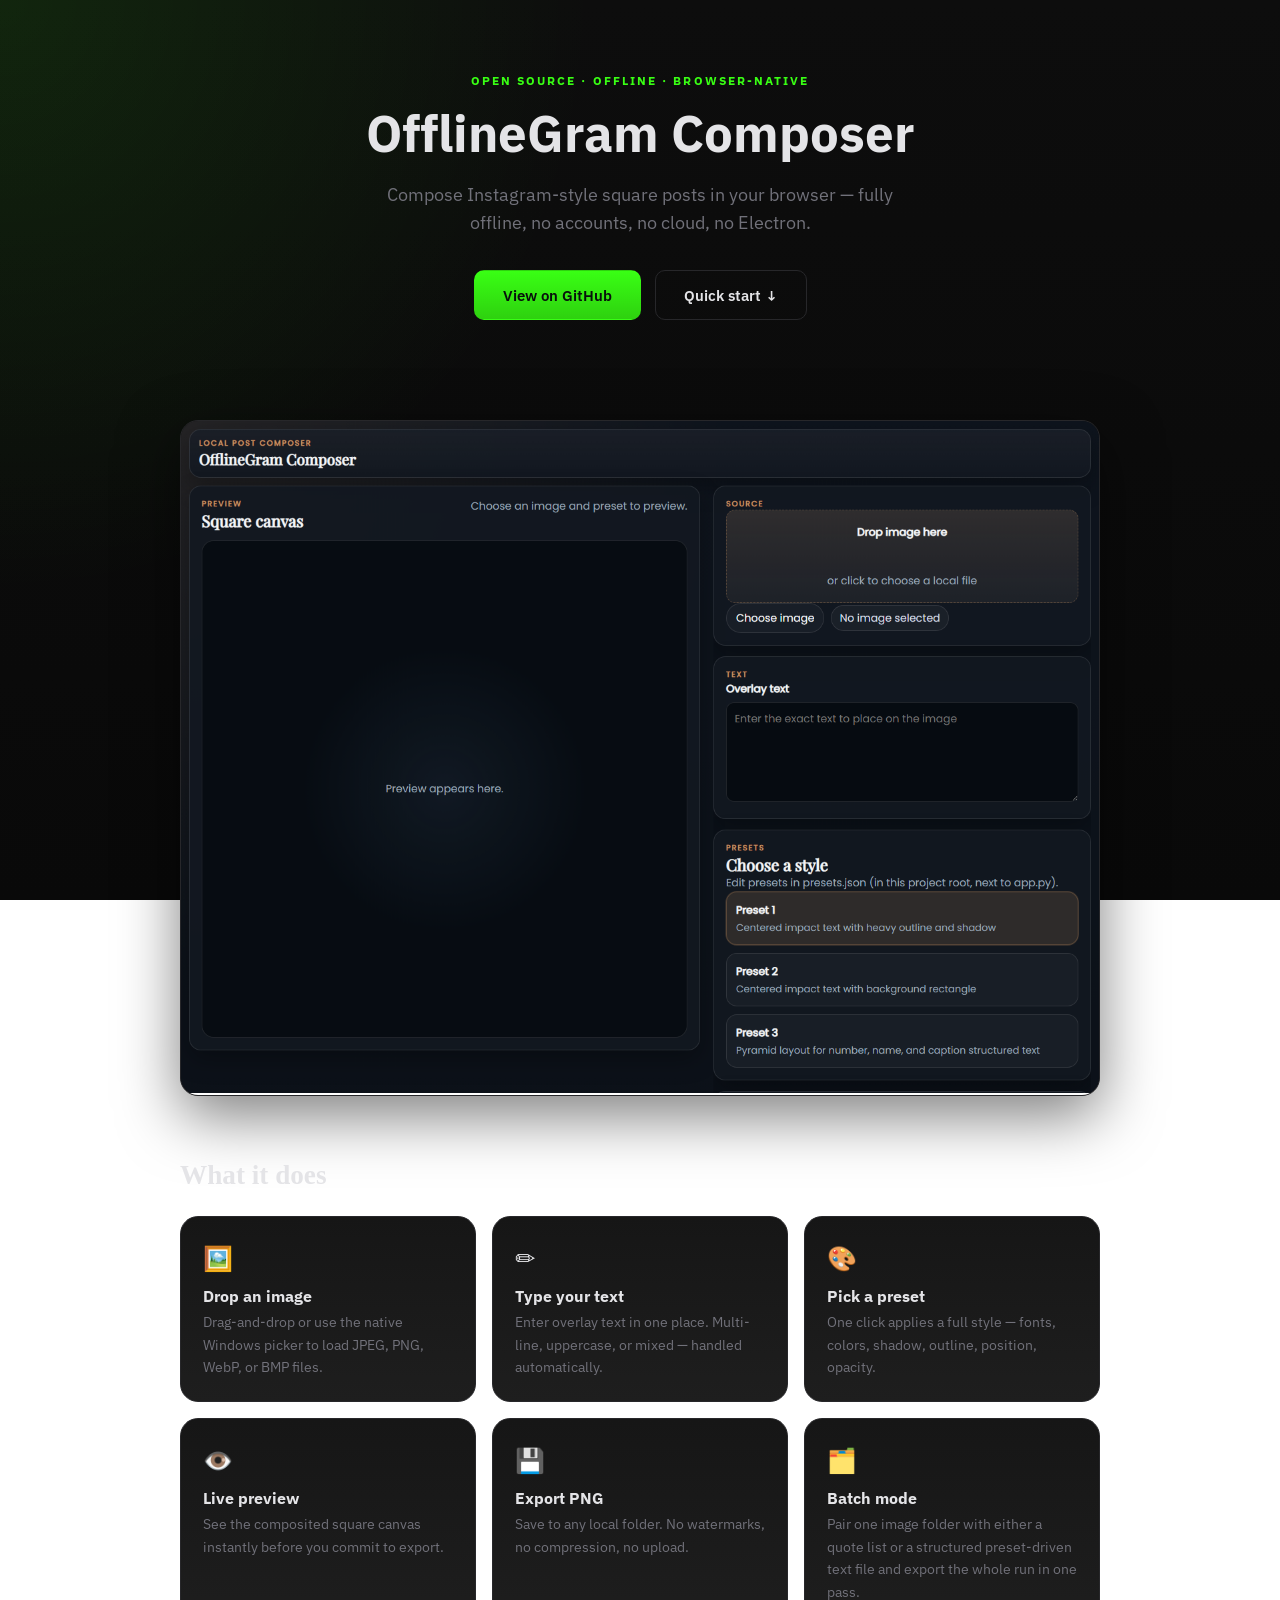
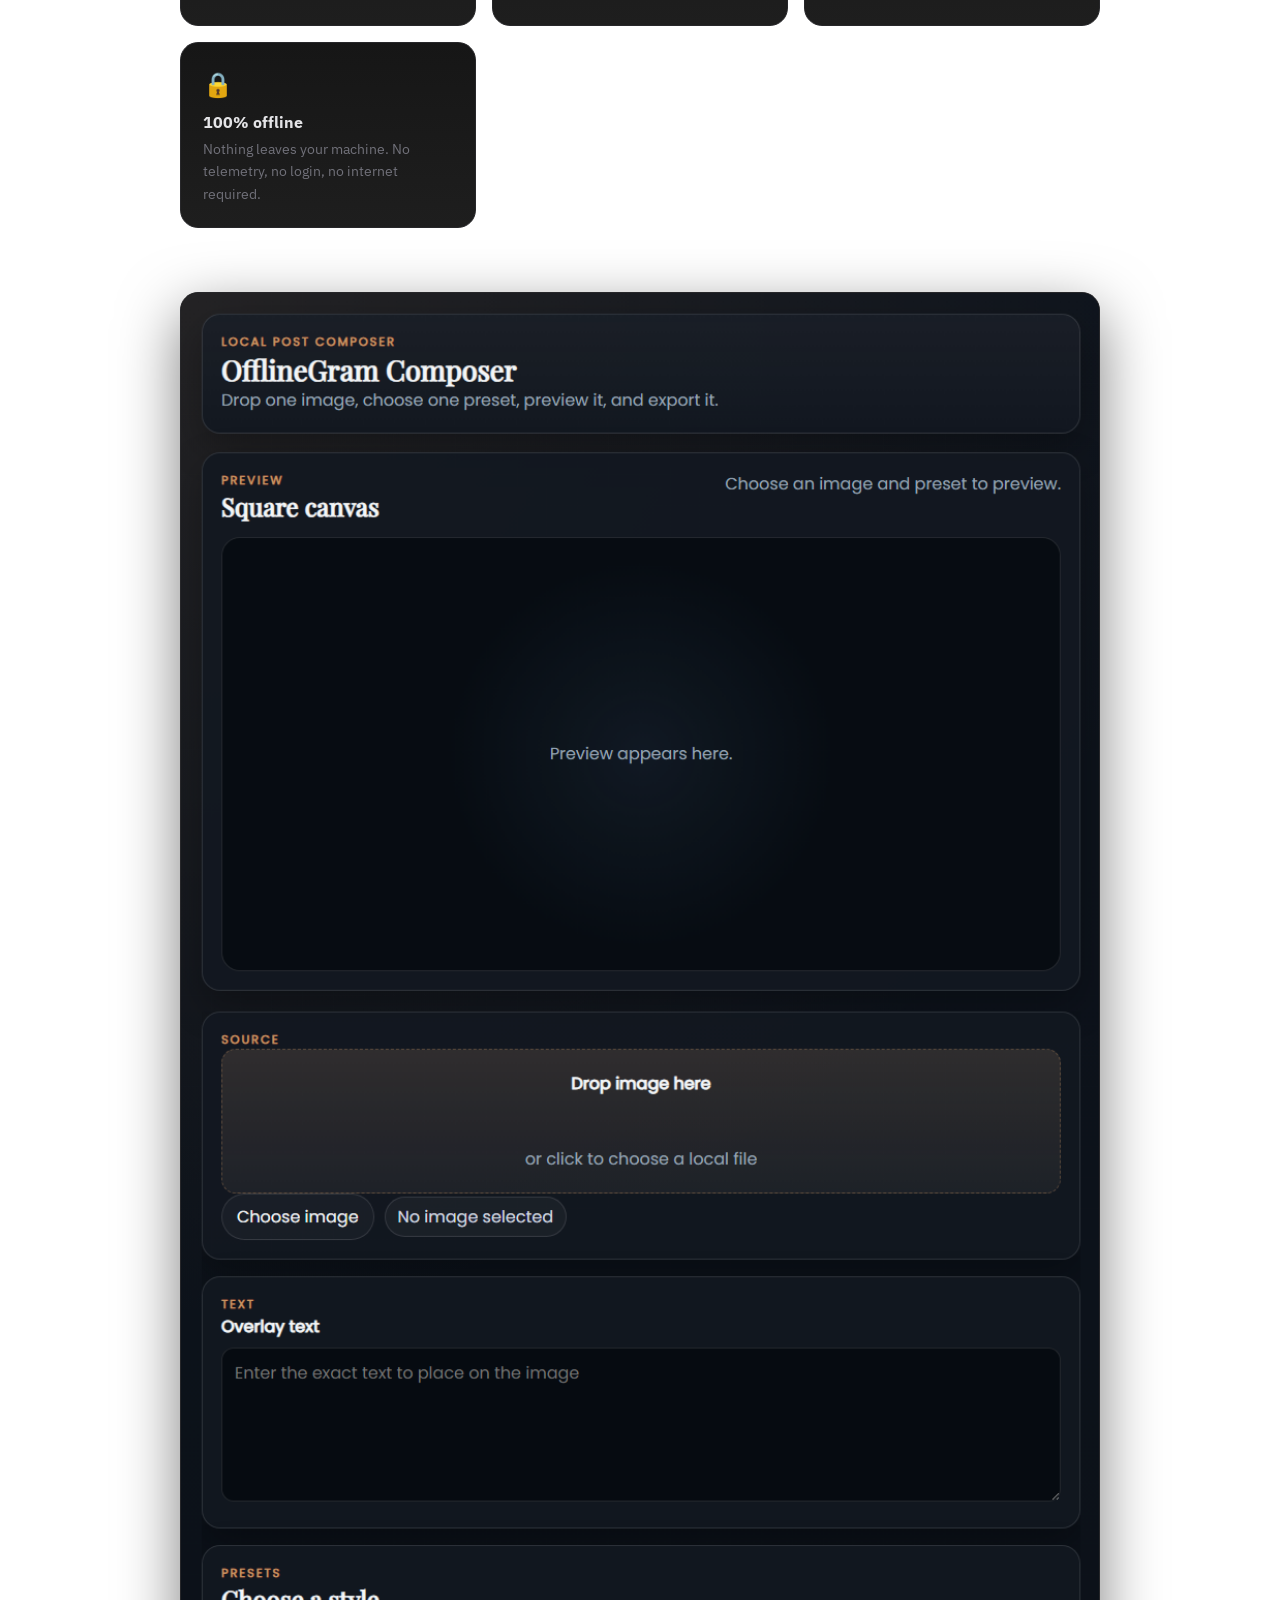
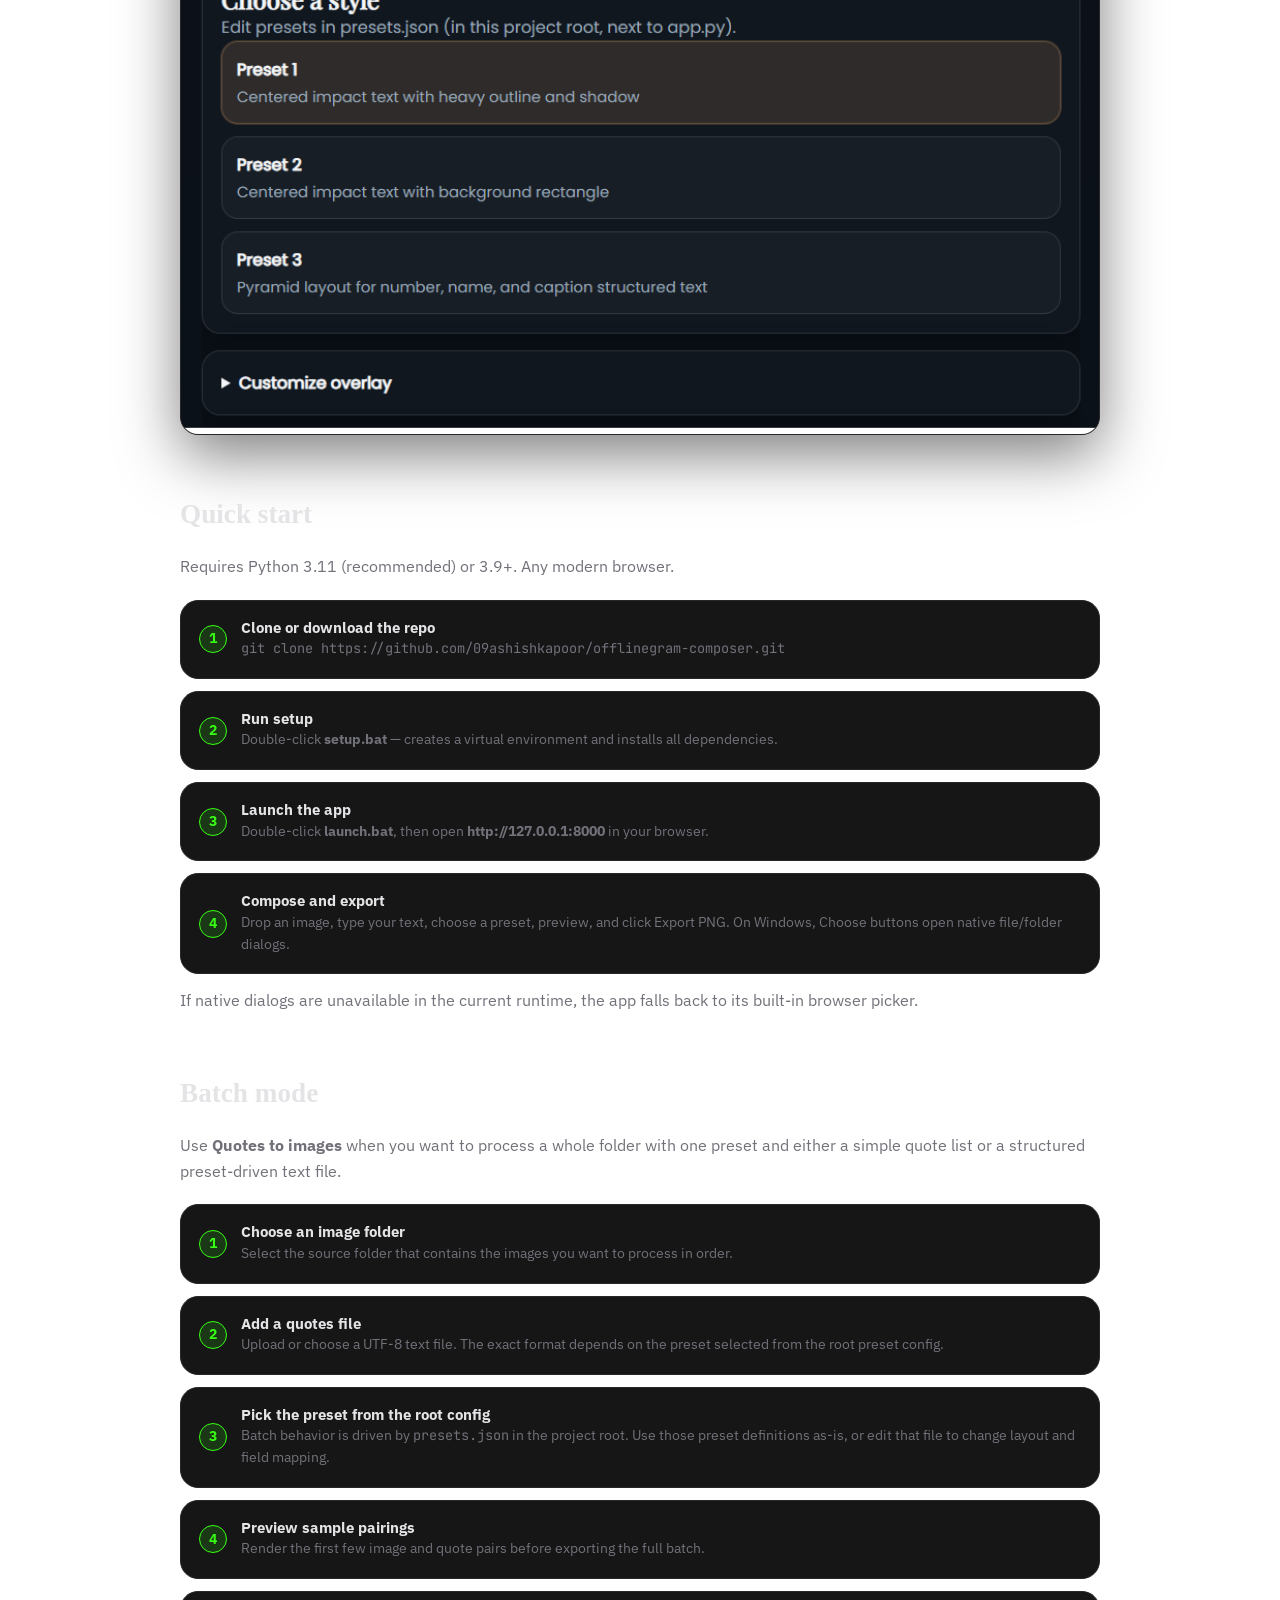
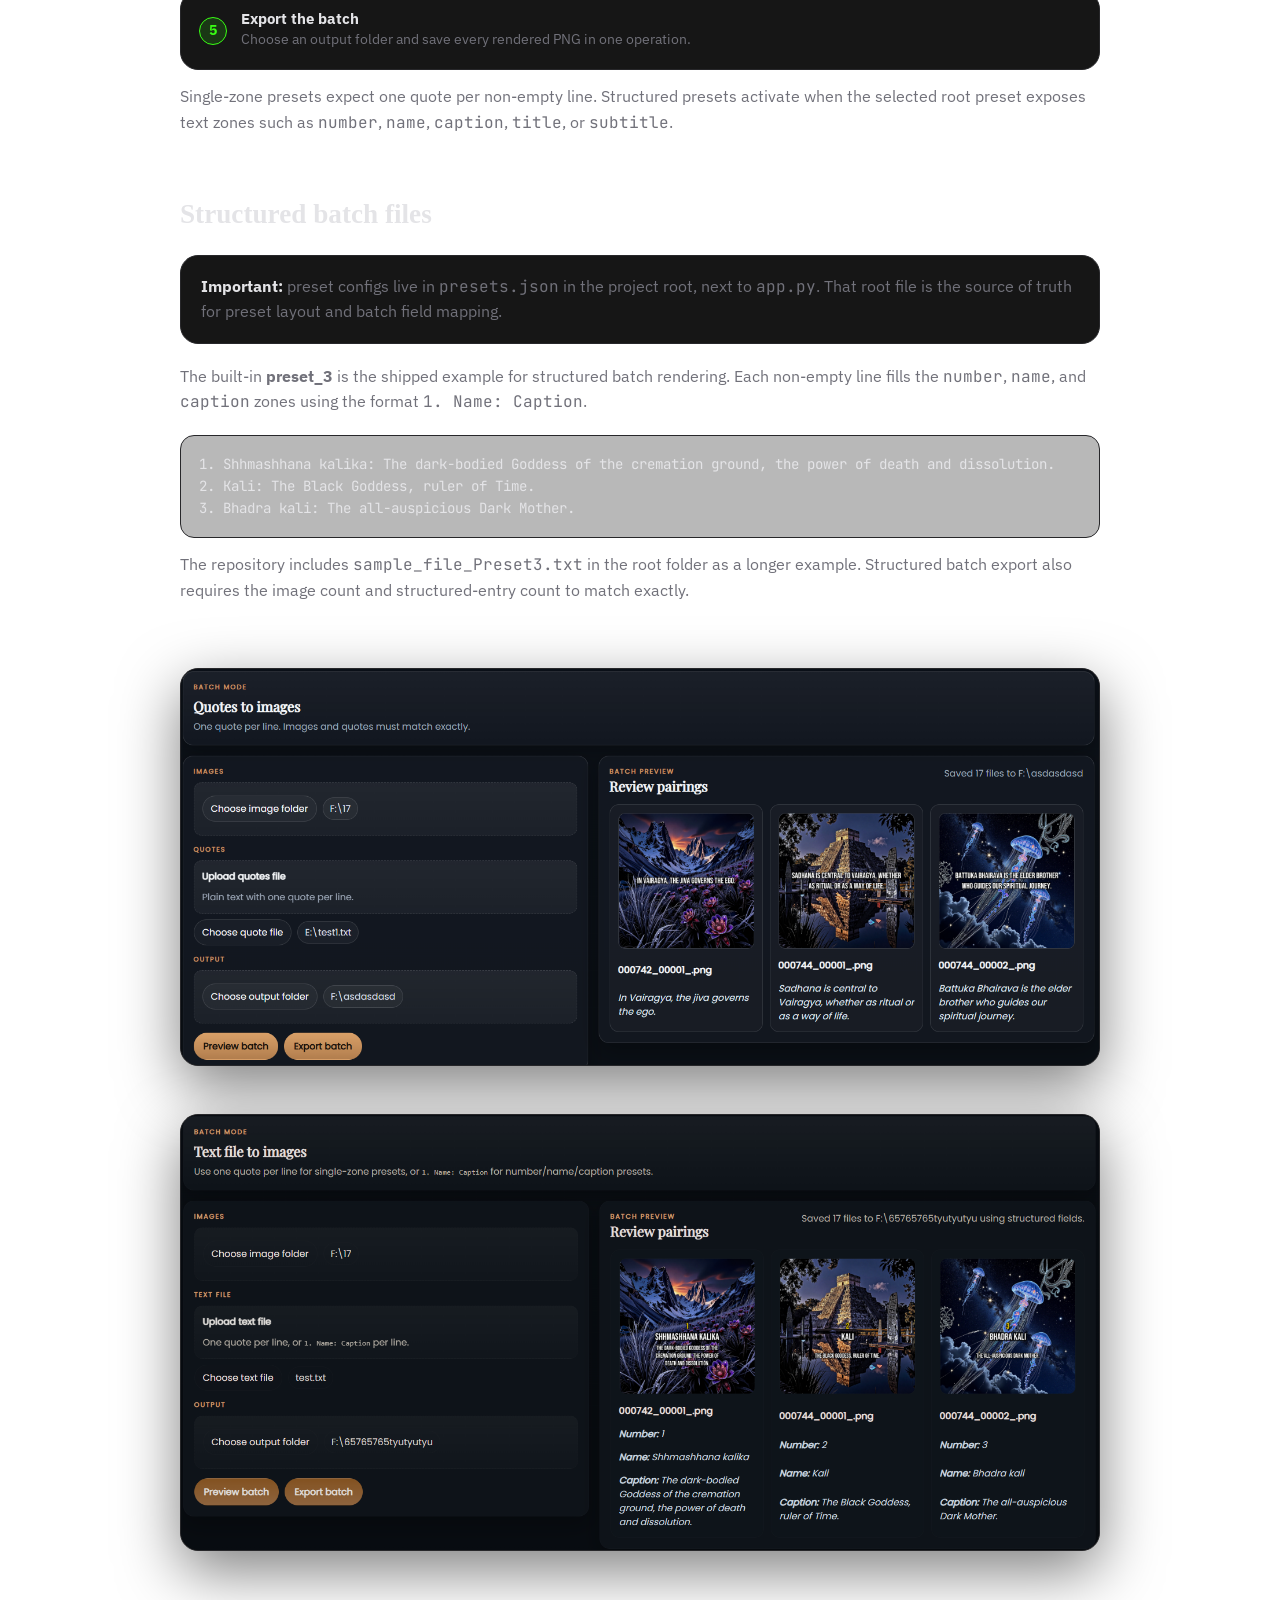
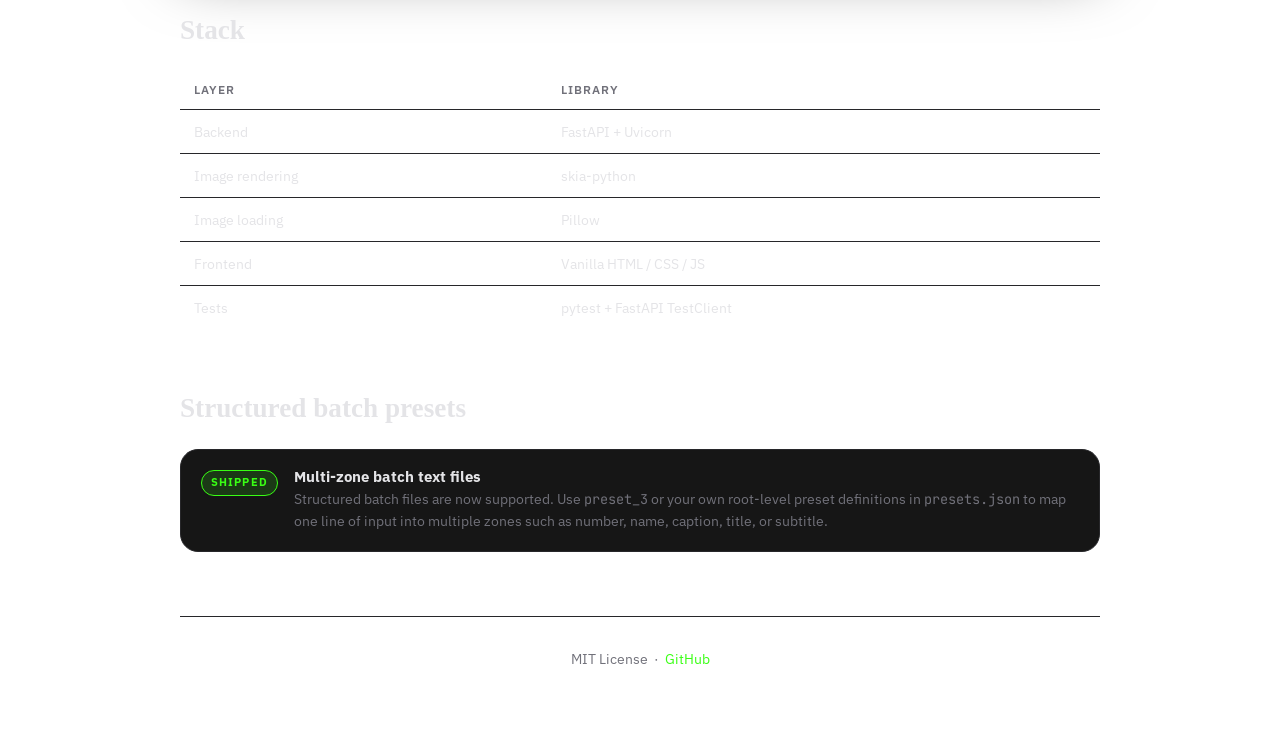
==== commit baf7dbe8: "style: update color scheme and gradients for improved UI aesthetics" ====
--- a/docs/index.html
+++ b/docs/index.html
@@ -9,26 +9,31 @@
   <meta property="og:description" content="Compose Instagram-style square posts offline — in your browser.">
   <meta property="og:image" content="screenshots/ui-wide.png">
   <style>
+    @import url("https://fonts.googleapis.com/css2?family=IBM+Plex+Sans:wght@300;400;500;600;700&family=JetBrains+Mono:wght@400;500;600;700&display=swap");
+
     *, *::before, *::after { box-sizing: border-box; margin: 0; padding: 0; }
 
     :root {
-      --bg:       #0b0f14;
-      --card:     rgba(18, 24, 32, 0.93);
-      --border:   rgba(255,255,255,0.10);
-      --text:     #f0f2f5;
-      --muted:    #8a96a8;
-      --accent:   #c89462;
-      --accent2:  rgba(200,148,98,0.15);
-      --radius:   18px;
+      --bg: #0d0d0d;
+      --card: #161616;
+      --card-soft: #1e1e1e;
+      --border: #27272a;
+      --text: #e4e4e7;
+      --muted: #71717a;
+      --accent: #39ff14;
+      --accent-dark: #2ed10f;
+      --accent2: rgba(57, 255, 20, 0.15);
+      --radius: 18px;
     }
 
     body {
-      background: radial-gradient(circle at top left, rgba(200,148,98,0.10), transparent 38%),
-                  linear-gradient(180deg, #0e141d 0%, #0a0f15 100%);
+      background: radial-gradient(circle at top left, rgba(57, 255, 20, 0.10), transparent 38%),
+                  linear-gradient(180deg, #0d0d0d 0%, #090909 100%);
       color: var(--text);
-      font-family: "Segoe UI", system-ui, sans-serif;
+      font-family: "IBM Plex Sans", "Segoe UI", system-ui, sans-serif;
       min-height: 100vh;
       line-height: 1.6;
+      background-attachment: fixed;
     }
 
     a { color: var(--accent); text-decoration: none; }
@@ -50,12 +55,20 @@
       color: var(--accent);
       margin-bottom: 14px;
     }
-    .hero h1 {
-      font-family: Georgia, "Times New Roman", serif;
+    .hero h1,
+    .hero h2,
+    h1,
+    h2,
+    h3 {
+      font-family: "IBM Plex Sans", "Segoe UI", sans-serif;
       font-size: clamp(2rem, 5vw, 3.2rem);
       font-weight: 700;
       line-height: 1.15;
       margin-bottom: 18px;
+    }
+
+    code, pre, pre.sample {
+      font-family: "JetBrains Mono", SFMono-Regular, Menlo, Monaco, Consolas, "Liberation Mono", monospace;
     }
     .hero p {
       font-size: 1.1rem;
@@ -70,9 +83,10 @@
       font-weight: 600;
       font-size: 0.95rem;
       transition: opacity .15s;
+      border: 1px solid transparent;
     }
     .btn:hover { opacity: .82; text-decoration: none; }
-    .btn-primary { background: var(--accent); color: #0b0f14; }
+    .btn-primary { background: linear-gradient(180deg, #39ff14, var(--accent-dark)); color: #08100c; }
     .btn-ghost {
       border: 1px solid var(--border);
       color: var(--text);
@@ -86,6 +100,7 @@
       border: 1px solid var(--border);
       box-shadow: 0 20px 60px rgba(0,0,0,0.5);
       margin: 48px 0;
+      background: var(--card);
     }
     .screenshot-wrap img { display: block; width: 100%; height: auto; }
 
@@ -104,7 +119,7 @@
       gap: 16px;
     }
     .feature-card {
-      background: var(--card);
+      background: linear-gradient(180deg, var(--card), var(--card-soft));
       border: 1px solid var(--border);
       border-radius: var(--radius);
       padding: 22px;
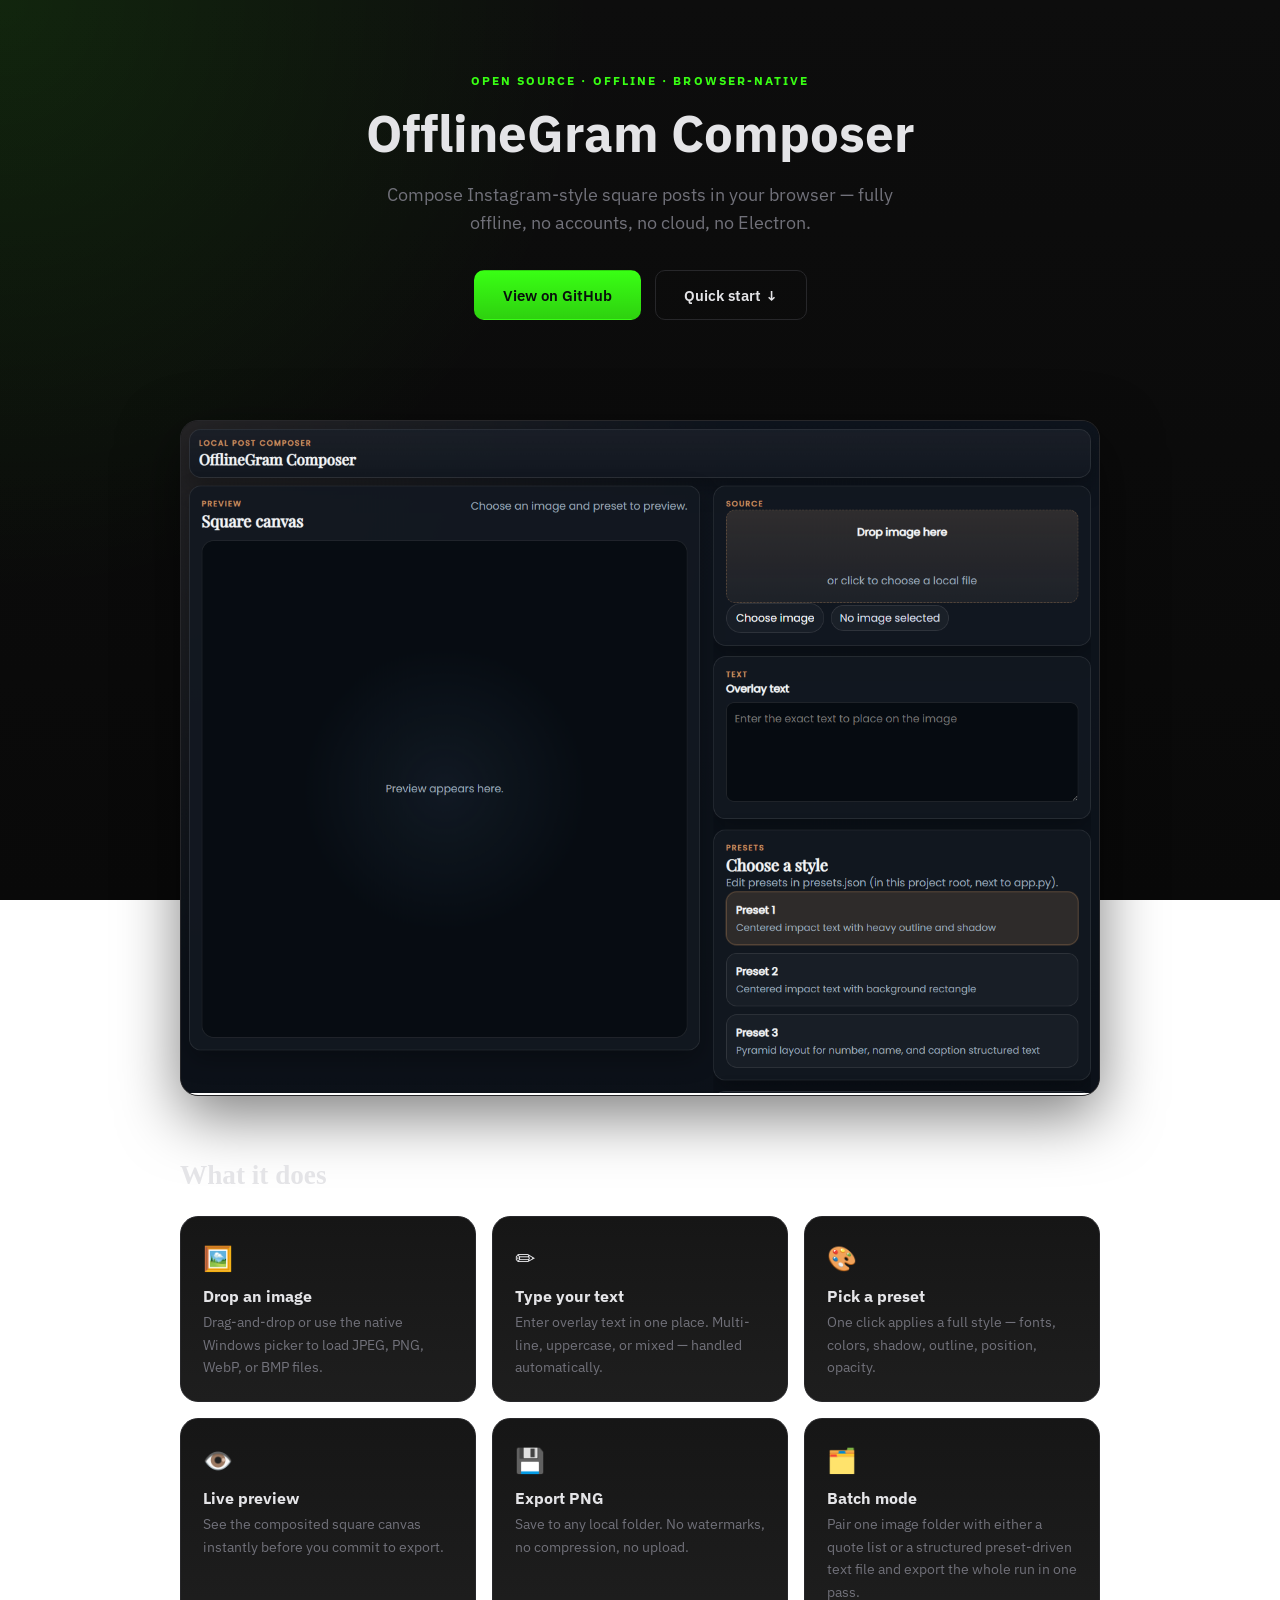
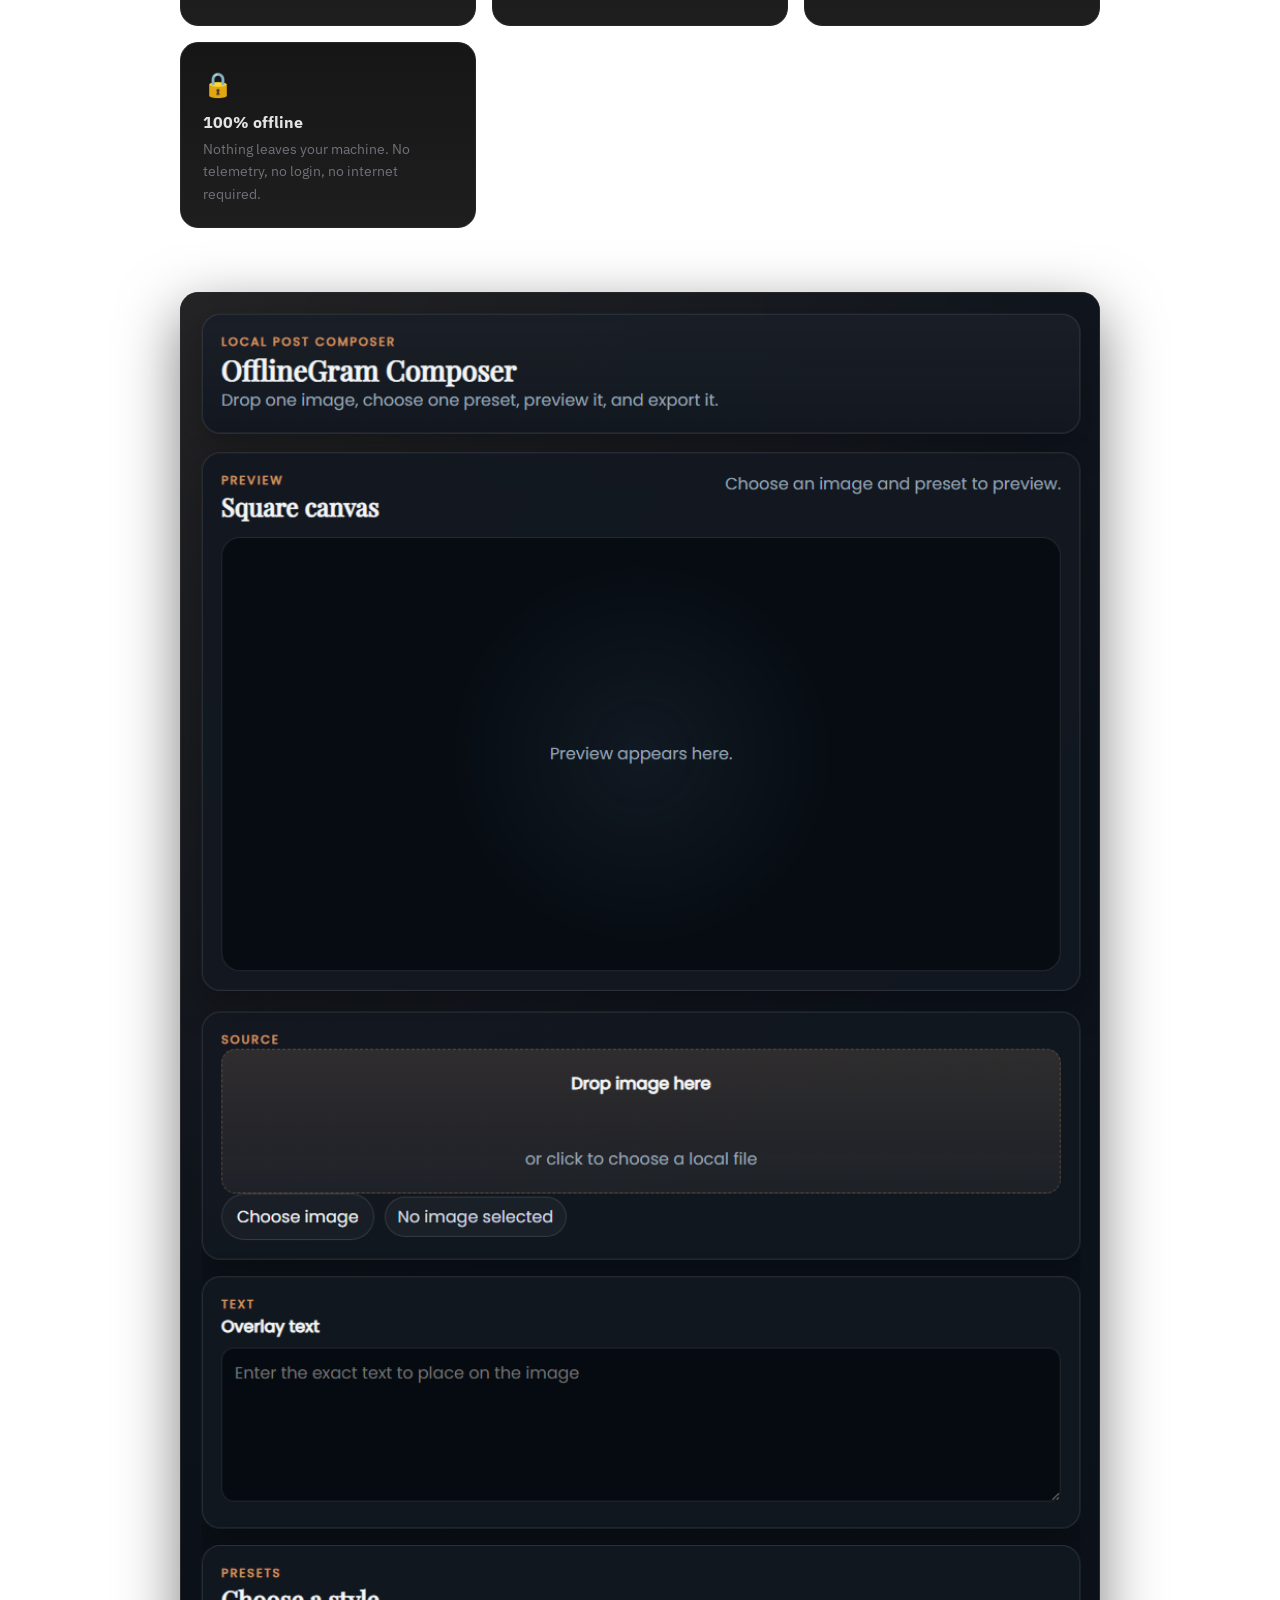
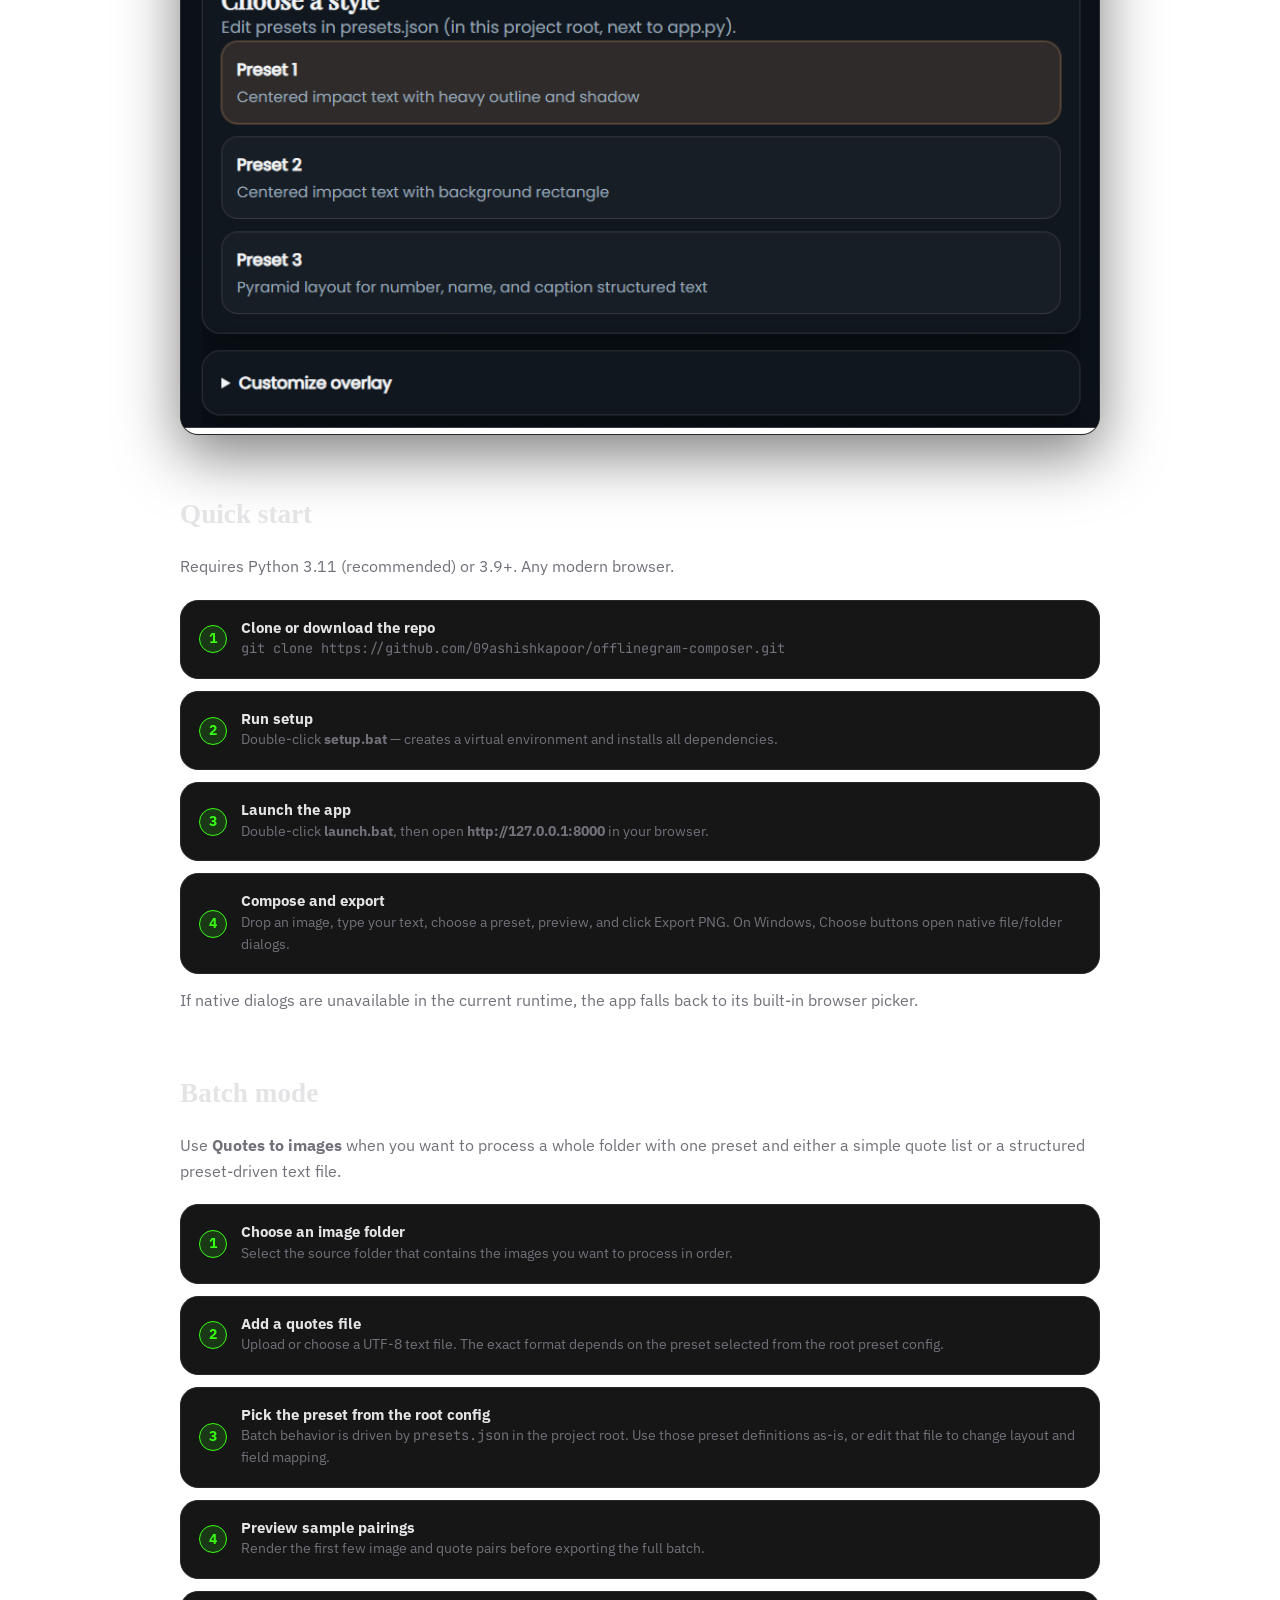
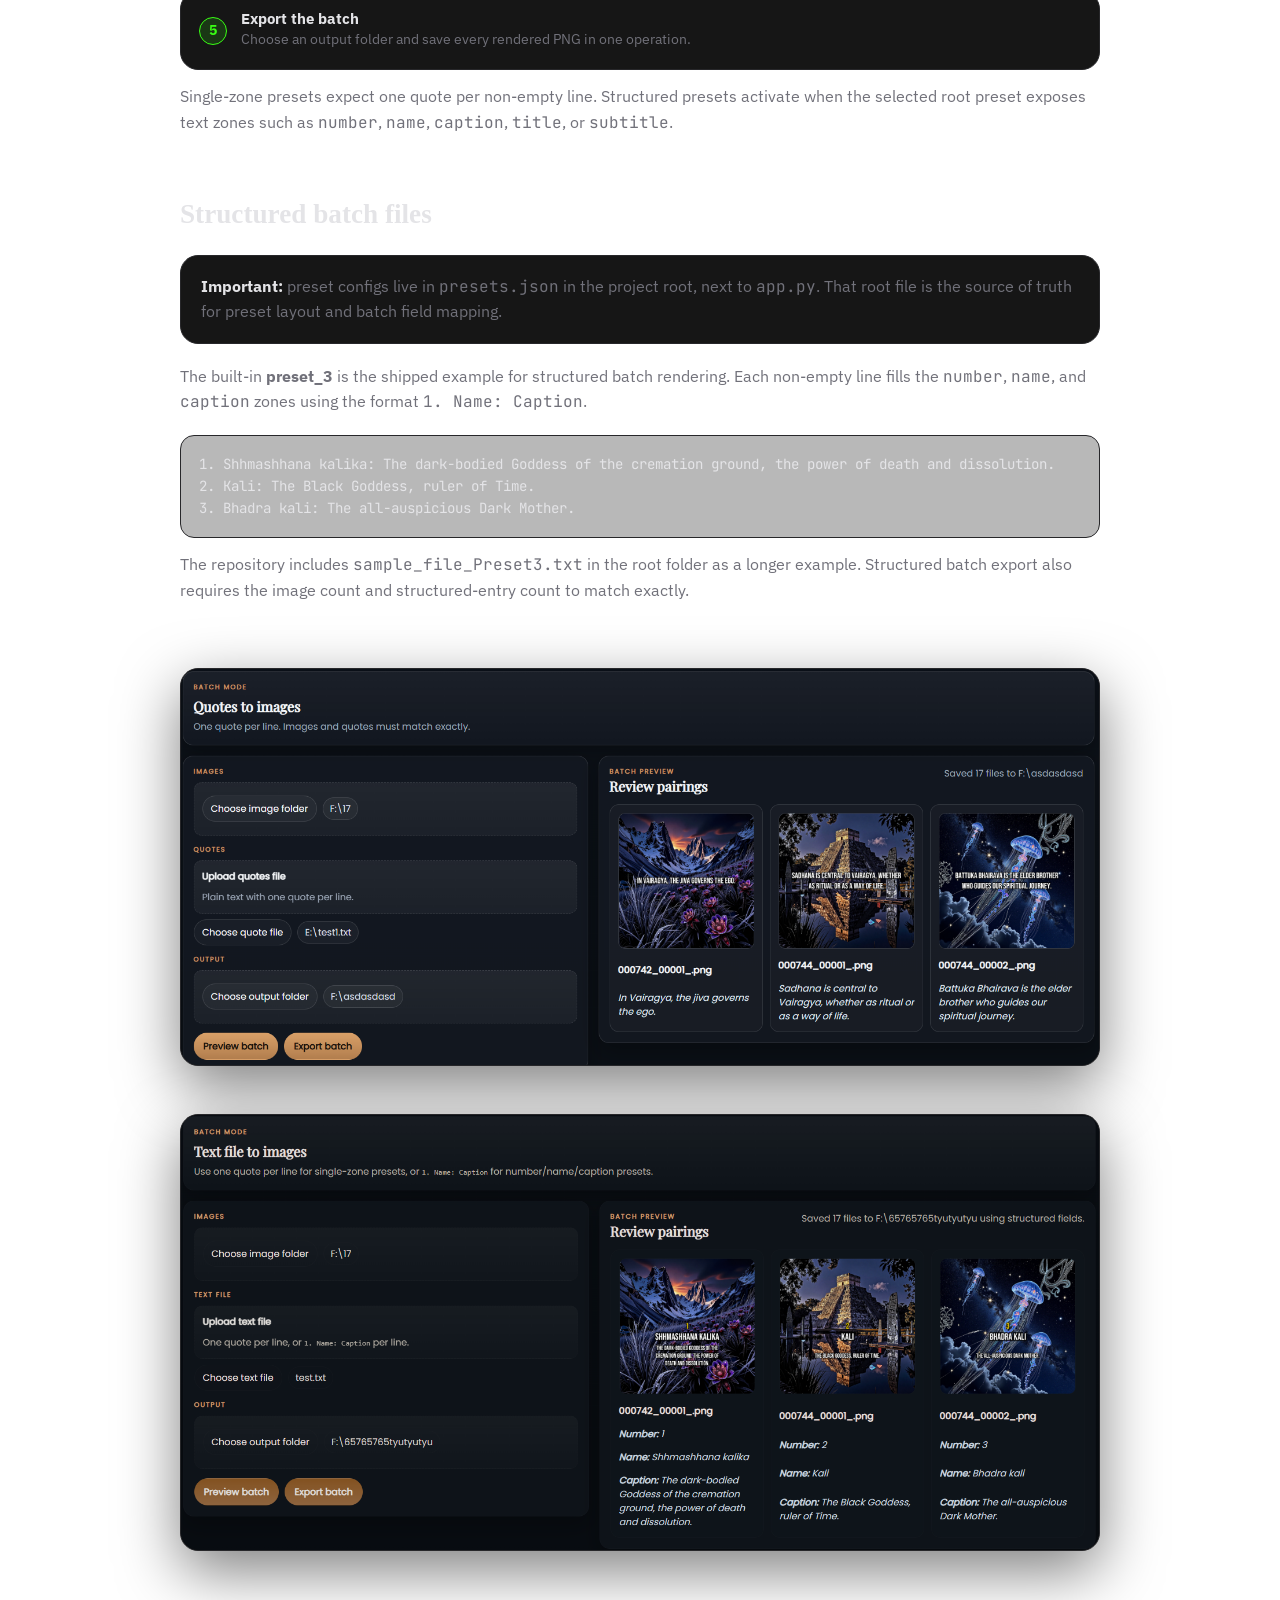
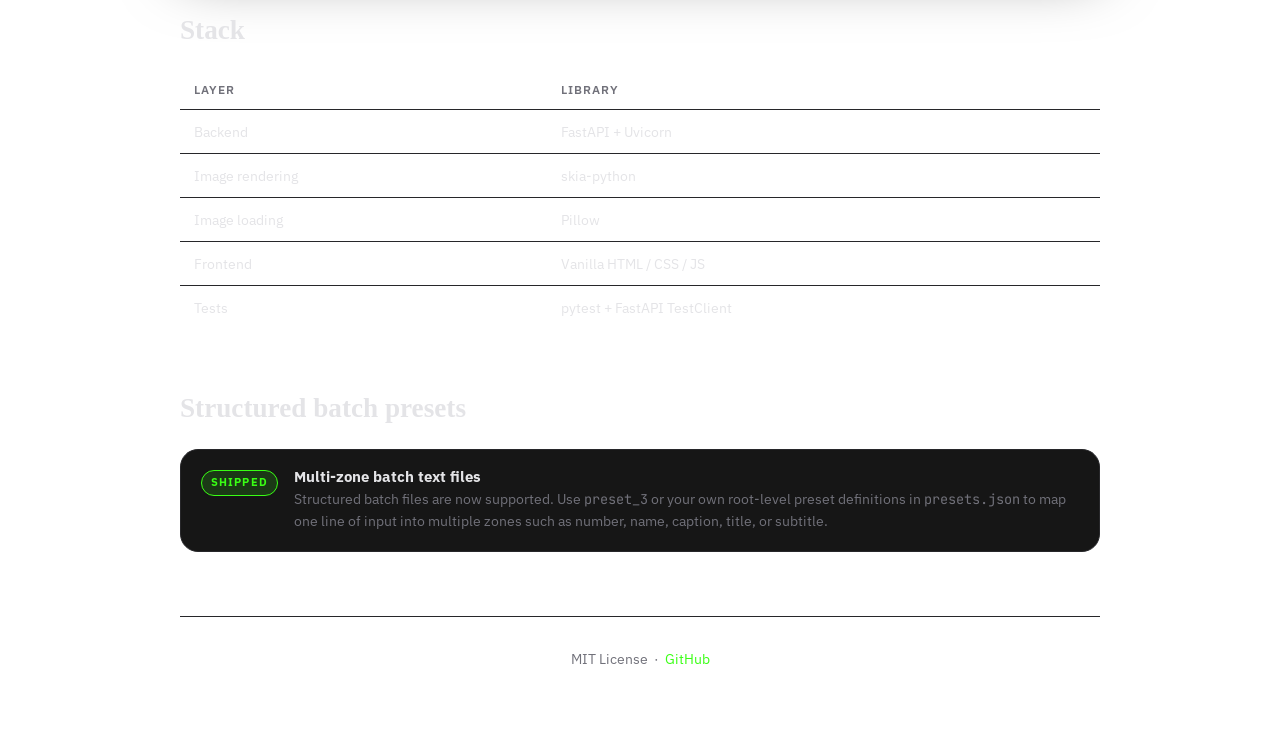
==== commit b5b25dd5: "Match github page look to dev-tools palette and use local IBM/JetBrains fonts" ====
--- a/docs/index.html
+++ b/docs/index.html
@@ -9,7 +9,69 @@
   <meta property="og:description" content="Compose Instagram-style square posts offline — in your browser.">
   <meta property="og:image" content="screenshots/ui-wide.png">
   <style>
-    @import url("https://fonts.googleapis.com/css2?family=IBM+Plex+Sans:wght@300;400;500;600;700&family=JetBrains+Mono:wght@400;500;600;700&display=swap");
+    @font-face {
+      font-family: "IBM Plex Sans";
+      src: url("../fonts/IBM_Plex_Sans-300.ttf") format("truetype");
+      font-weight: 300;
+      font-style: normal;
+      font-display: swap;
+    }
+    @font-face {
+      font-family: "IBM Plex Sans";
+      src: url("../fonts/IBM_Plex_Sans-400.ttf") format("truetype");
+      font-weight: 400;
+      font-style: normal;
+      font-display: swap;
+    }
+    @font-face {
+      font-family: "IBM Plex Sans";
+      src: url("../fonts/IBM_Plex_Sans-500.ttf") format("truetype");
+      font-weight: 500;
+      font-style: normal;
+      font-display: swap;
+    }
+    @font-face {
+      font-family: "IBM Plex Sans";
+      src: url("../fonts/IBM_Plex_Sans-600.ttf") format("truetype");
+      font-weight: 600;
+      font-style: normal;
+      font-display: swap;
+    }
+    @font-face {
+      font-family: "IBM Plex Sans";
+      src: url("../fonts/IBM_Plex_Sans-700.ttf") format("truetype");
+      font-weight: 700;
+      font-style: normal;
+      font-display: swap;
+    }
+    @font-face {
+      font-family: "JetBrains Mono";
+      src: url("../fonts/JetBrains_Mono-400.ttf") format("truetype");
+      font-weight: 400;
+      font-style: normal;
+      font-display: swap;
+    }
+    @font-face {
+      font-family: "JetBrains Mono";
+      src: url("../fonts/JetBrains_Mono-500.ttf") format("truetype");
+      font-weight: 500;
+      font-style: normal;
+      font-display: swap;
+    }
+    @font-face {
+      font-family: "JetBrains Mono";
+      src: url("../fonts/JetBrains_Mono-600.ttf") format("truetype");
+      font-weight: 600;
+      font-style: normal;
+      font-display: swap;
+    }
+    @font-face {
+      font-family: "JetBrains Mono";
+      src: url("../fonts/JetBrains_Mono-700.ttf") format("truetype");
+      font-weight: 700;
+      font-style: normal;
+      font-display: swap;
+    }
 
     *, *::before, *::after { box-sizing: border-box; margin: 0; padding: 0; }
 
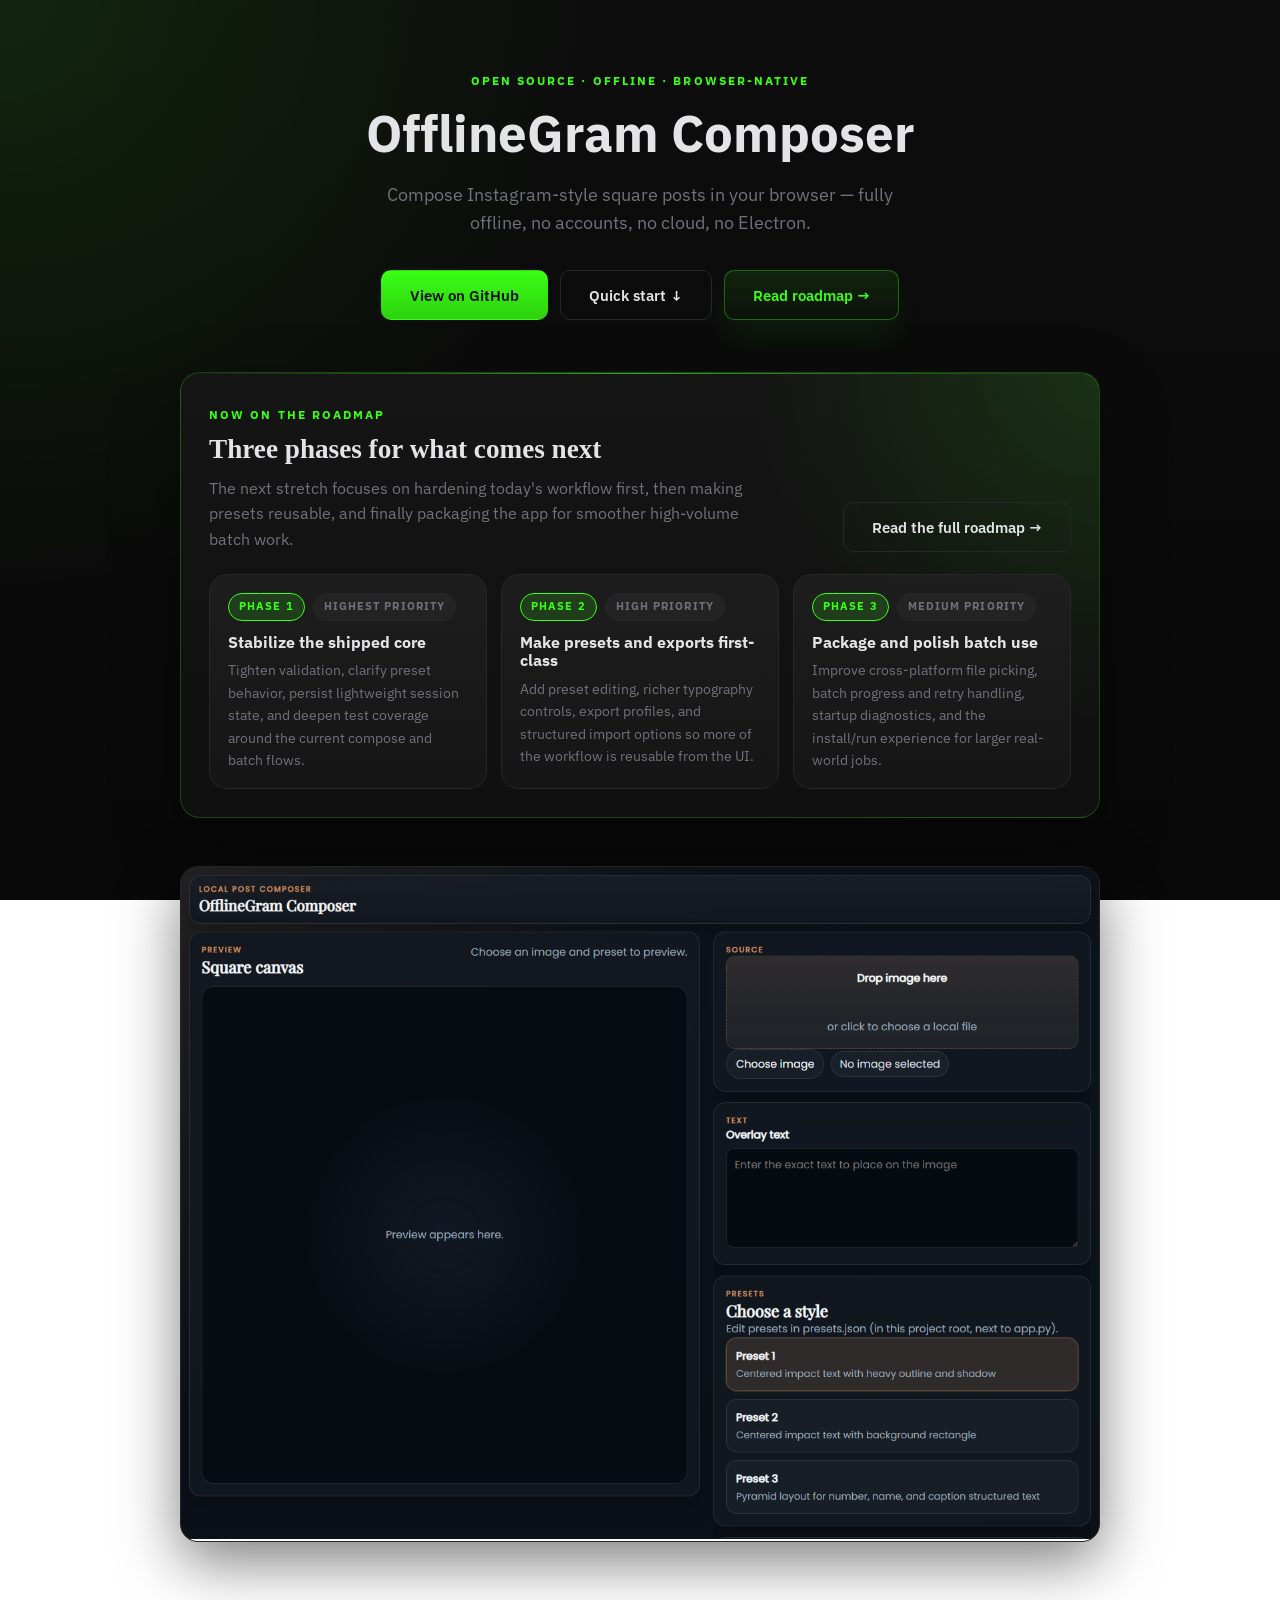
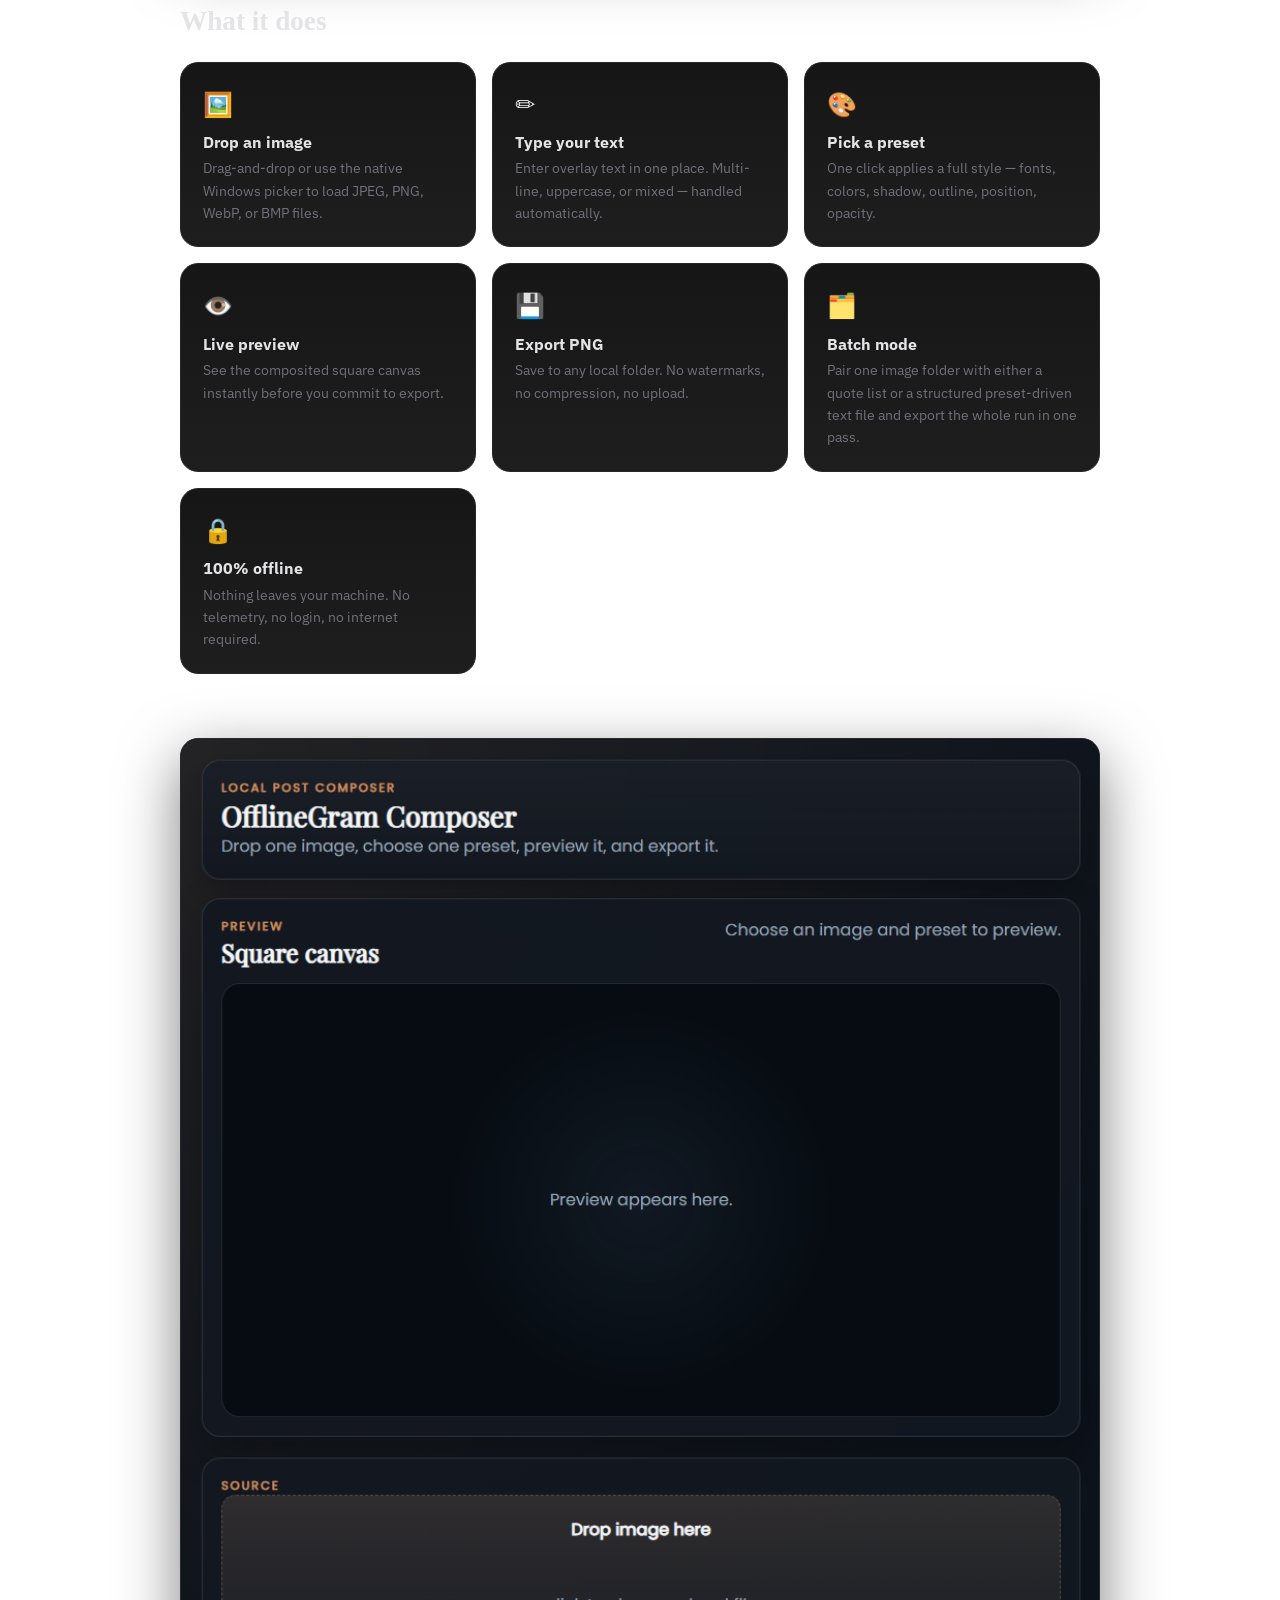
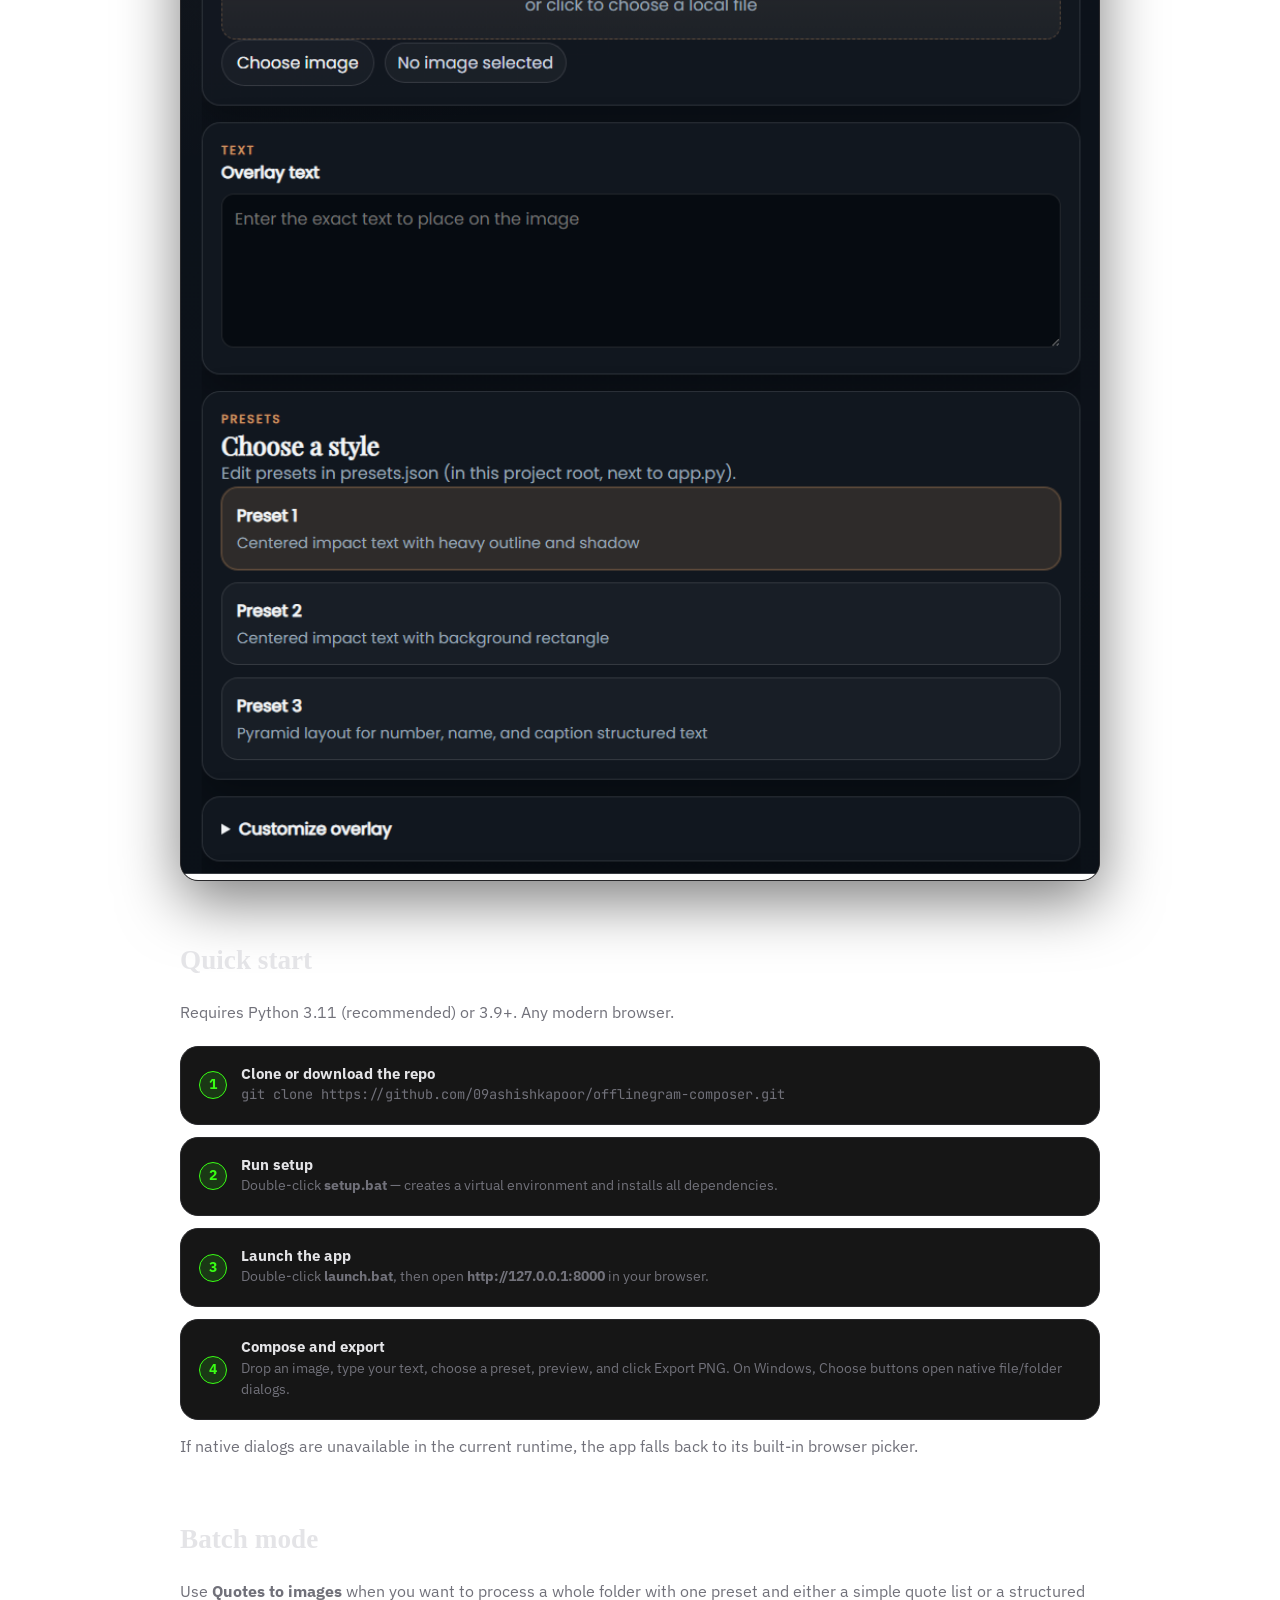
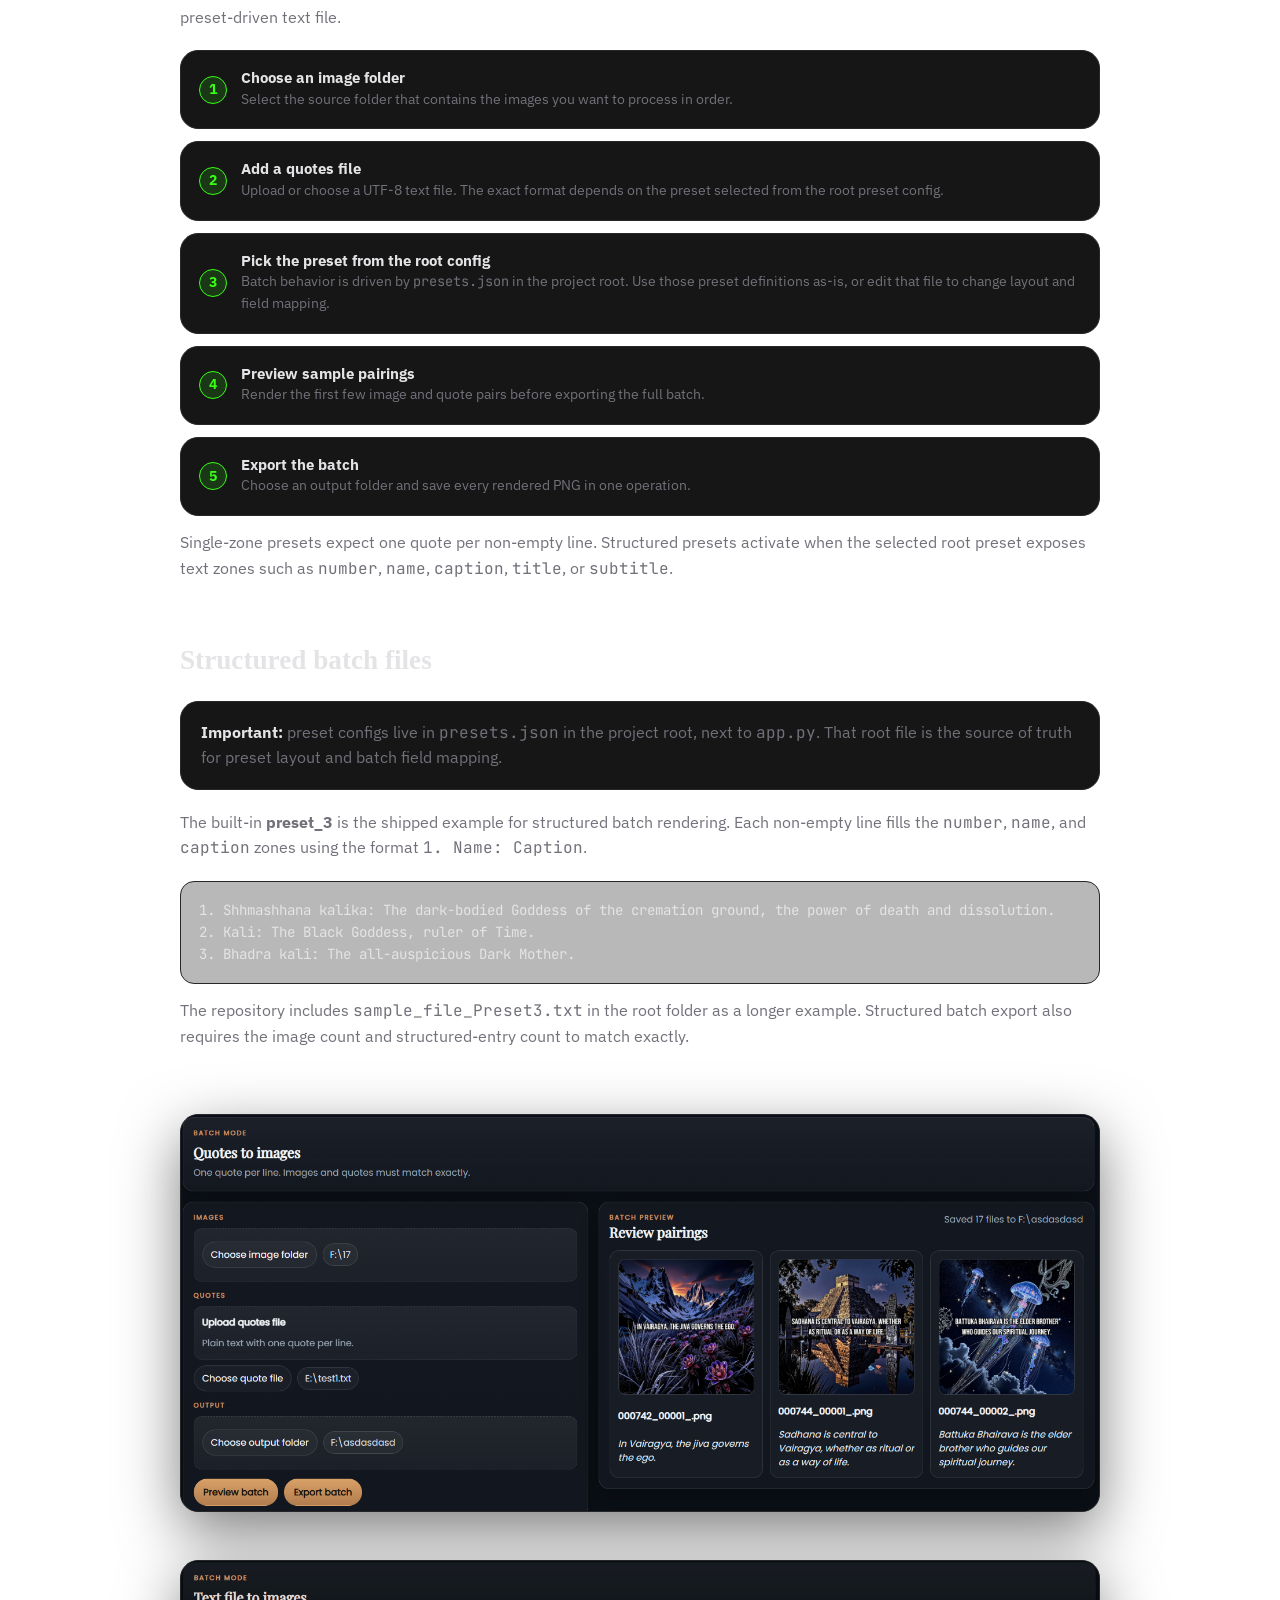
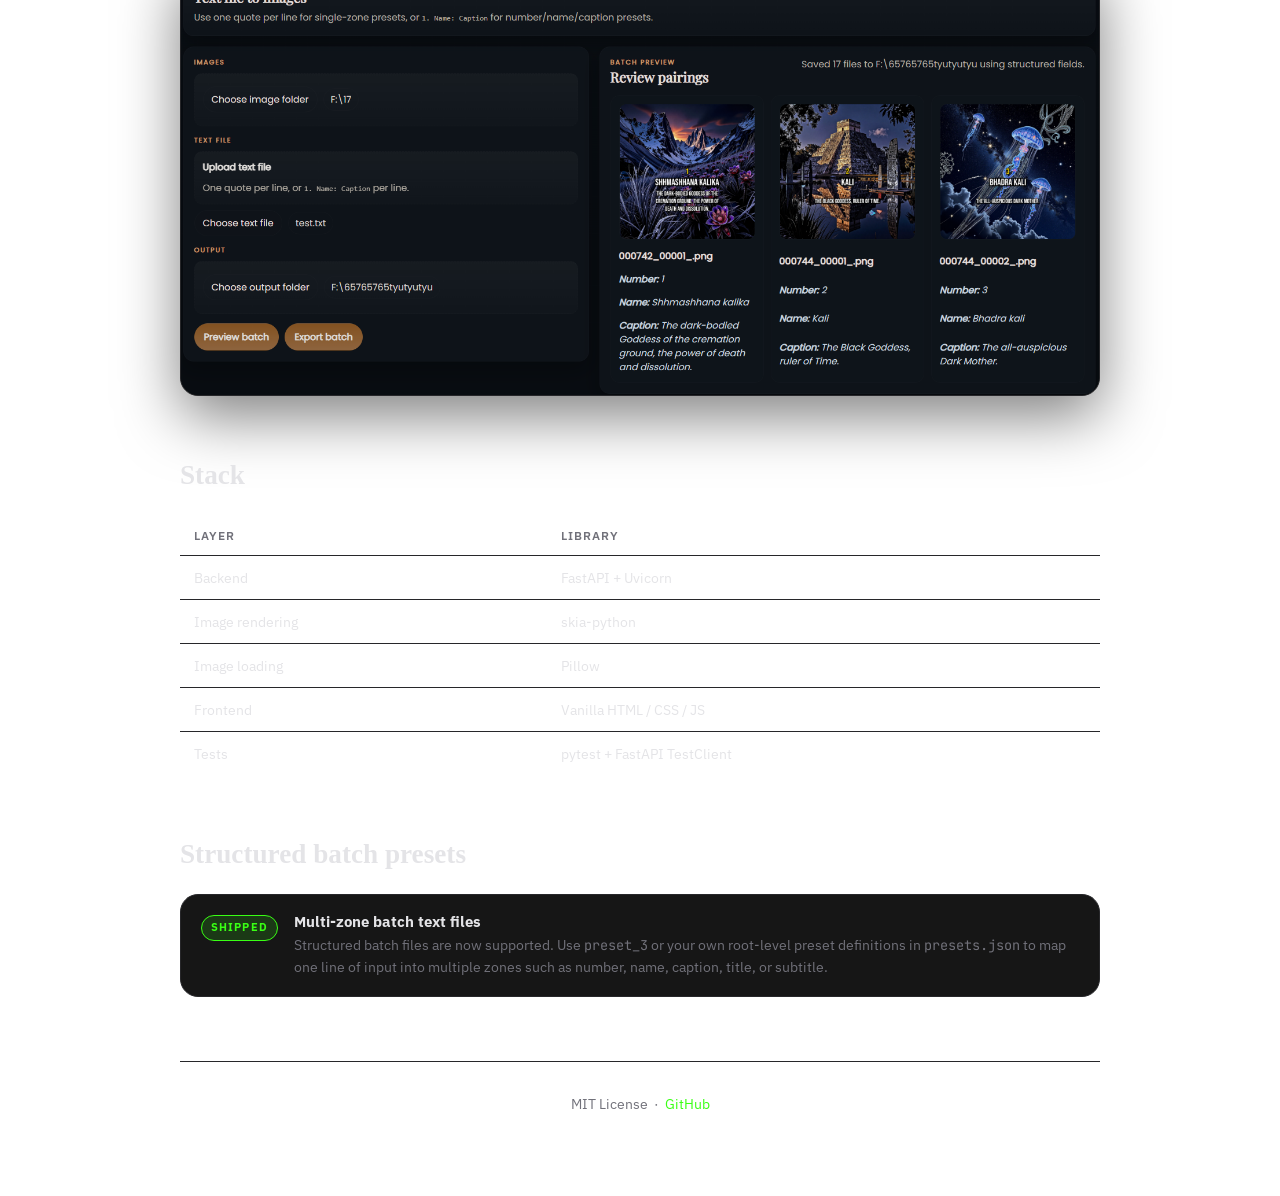
==== commit da5f3168: "feat: add roadmap section to README and create detailed ROADMAP.md" ====
--- a/docs/index.html
+++ b/docs/index.html
@@ -7,7 +7,7 @@
   <meta name="description" content="A locally-hosted web app for composing Instagram-style square posts. Runs in your browser, fully offline.">
   <meta property="og:title" content="OfflineGram Composer">
   <meta property="og:description" content="Compose Instagram-style square posts offline — in your browser.">
-  <meta property="og:image" content="screenshots/ui-wide.png">
+  <meta property="og:image" content="screenshots/social-preview-offlinegram-v3-og.png">
   <style>
     @font-face {
       font-family: "IBM Plex Sans";
@@ -138,6 +138,12 @@
       max-width: 560px;
       margin: 0 auto 32px;
     }
+    .hero-actions {
+      display: flex;
+      flex-wrap: wrap;
+      justify-content: center;
+      gap: 12px;
+    }
     .btn {
       display: inline-block;
       padding: 12px 28px;
@@ -153,6 +159,119 @@
       border: 1px solid var(--border);
       color: var(--text);
       margin-left: 10px;
+    }
+    .hero-actions .btn-ghost {
+      margin-left: 0;
+    }
+    .btn-roadmap {
+      border-color: rgba(57, 255, 20, 0.34);
+      color: var(--accent);
+      background: linear-gradient(180deg, rgba(57, 255, 20, 0.10), rgba(57, 255, 20, 0.03));
+      box-shadow: 0 16px 32px rgba(57, 255, 20, 0.08);
+    }
+    .btn-roadmap:hover {
+      opacity: 1;
+      background: linear-gradient(180deg, rgba(57, 255, 20, 0.14), rgba(57, 255, 20, 0.05));
+    }
+
+    /* ── roadmap spotlight ── */
+    .roadmap-spotlight {
+      position: relative;
+      overflow: hidden;
+      margin: 0 0 48px;
+      padding: 28px;
+      border-radius: calc(var(--radius) + 2px);
+      border: 1px solid rgba(57, 255, 20, 0.22);
+      background:
+        radial-gradient(circle at top right, rgba(57, 255, 20, 0.12), transparent 34%),
+        linear-gradient(180deg, rgba(22, 22, 22, 0.95), rgba(16, 16, 16, 0.98));
+      box-shadow: 0 24px 70px rgba(0,0,0,0.32);
+    }
+    .roadmap-spotlight::before {
+      content: "";
+      position: absolute;
+      inset: 0 auto auto 0;
+      width: 100%;
+      height: 1px;
+      background: linear-gradient(90deg, transparent, rgba(57, 255, 20, 0.65), transparent);
+    }
+    .roadmap-header {
+      display: flex;
+      gap: 18px;
+      align-items: flex-end;
+      justify-content: space-between;
+      flex-wrap: wrap;
+      margin-bottom: 22px;
+    }
+    .roadmap-copy {
+      max-width: 620px;
+    }
+    .roadmap-kicker {
+      display: inline-block;
+      margin-bottom: 10px;
+      font-size: 0.72rem;
+      letter-spacing: 0.18em;
+      text-transform: uppercase;
+      font-weight: 700;
+      color: var(--accent);
+    }
+    .roadmap-header h2 {
+      margin-bottom: 10px;
+    }
+    .roadmap-header p {
+      color: var(--muted);
+      max-width: 56ch;
+    }
+    .roadmap-link {
+      margin-left: 0;
+      white-space: nowrap;
+    }
+    .phase-grid {
+      display: grid;
+      grid-template-columns: repeat(auto-fit, minmax(210px, 1fr));
+      gap: 14px;
+    }
+    .phase-card {
+      background: linear-gradient(180deg, rgba(30, 30, 30, 0.95), rgba(22, 22, 22, 0.92));
+      border: 1px solid var(--border);
+      border-radius: var(--radius);
+      padding: 18px 18px 16px;
+    }
+    .phase-labels {
+      display: flex;
+      gap: 8px;
+      align-items: center;
+      flex-wrap: wrap;
+      margin-bottom: 12px;
+    }
+    .phase-number,
+    .phase-priority {
+      display: inline-flex;
+      align-items: center;
+      border-radius: 999px;
+      padding: 4px 10px;
+      font-size: 0.68rem;
+      font-weight: 700;
+      text-transform: uppercase;
+      letter-spacing: 0.1em;
+    }
+    .phase-number {
+      background: var(--accent2);
+      border: 1px solid var(--accent);
+      color: var(--accent);
+    }
+    .phase-priority {
+      background: rgba(255, 255, 255, 0.03);
+      border: 1px solid var(--border);
+      color: var(--muted);
+    }
+    .phase-card h3 {
+      font-size: 1rem;
+      margin-bottom: 8px;
+    }
+    .phase-card p {
+      font-size: 0.88rem;
+      color: var(--muted);
     }
 
     /* ── screenshot ── */
@@ -283,6 +402,23 @@
       font-size: 0.85rem;
       color: var(--muted);
     }
+
+    @media (max-width: 640px) {
+      .hero-actions {
+        flex-direction: column;
+      }
+      .hero-actions .btn {
+        width: 100%;
+        text-align: center;
+      }
+      .roadmap-spotlight {
+        padding: 22px;
+      }
+      .roadmap-link {
+        width: 100%;
+        text-align: center;
+      }
+    }
   </style>
 </head>
 <body>
@@ -293,9 +429,52 @@
       <p class="eyebrow">Open Source · Offline · Browser-native</p>
       <h1>OfflineGram Composer</h1>
       <p>Compose Instagram-style square posts in your browser — fully offline, no accounts, no cloud, no Electron.</p>
-      <a class="btn btn-primary" href="https://github.com/09ashishkapoor/offlinegram-composer">View on GitHub</a>
-      <a class="btn btn-ghost" href="https://github.com/09ashishkapoor/offlinegram-composer#quick-start">Quick start ↓</a>
+      <div class="hero-actions">
+        <a class="btn btn-primary" href="https://github.com/09ashishkapoor/offlinegram-composer">View on GitHub</a>
+        <a class="btn btn-ghost" href="https://github.com/09ashishkapoor/offlinegram-composer#quick-start">Quick start ↓</a>
+        <a class="btn btn-roadmap" href="ROADMAP.md">Read roadmap →</a>
+      </div>
     </header>
+
+    <section class="roadmap-spotlight" aria-labelledby="roadmap-title">
+      <div class="roadmap-header">
+        <div class="roadmap-copy">
+          <span class="roadmap-kicker">Now on the roadmap</span>
+          <h2 id="roadmap-title">Three phases for what comes next</h2>
+          <p>The next stretch focuses on hardening today's workflow first, then making presets reusable, and finally packaging the app for smoother high-volume batch work.</p>
+        </div>
+        <a class="btn btn-ghost roadmap-link" href="ROADMAP.md">Read the full roadmap →</a>
+      </div>
+
+      <div class="phase-grid">
+        <article class="phase-card">
+          <div class="phase-labels">
+            <span class="phase-number">Phase 1</span>
+            <span class="phase-priority">Highest priority</span>
+          </div>
+          <h3>Stabilize the shipped core</h3>
+          <p>Tighten validation, clarify preset behavior, persist lightweight session state, and deepen test coverage around the current compose and batch flows.</p>
+        </article>
+
+        <article class="phase-card">
+          <div class="phase-labels">
+            <span class="phase-number">Phase 2</span>
+            <span class="phase-priority">High priority</span>
+          </div>
+          <h3>Make presets and exports first-class</h3>
+          <p>Add preset editing, richer typography controls, export profiles, and structured import options so more of the workflow is reusable from the UI.</p>
+        </article>
+
+        <article class="phase-card">
+          <div class="phase-labels">
+            <span class="phase-number">Phase 3</span>
+            <span class="phase-priority">Medium priority</span>
+          </div>
+          <h3>Package and polish batch use</h3>
+          <p>Improve cross-platform file picking, batch progress and retry handling, startup diagnostics, and the install/run experience for larger real-world jobs.</p>
+        </article>
+      </div>
+    </section>
 
     <!-- Hero screenshot -->
     <div class="screenshot-wrap">
